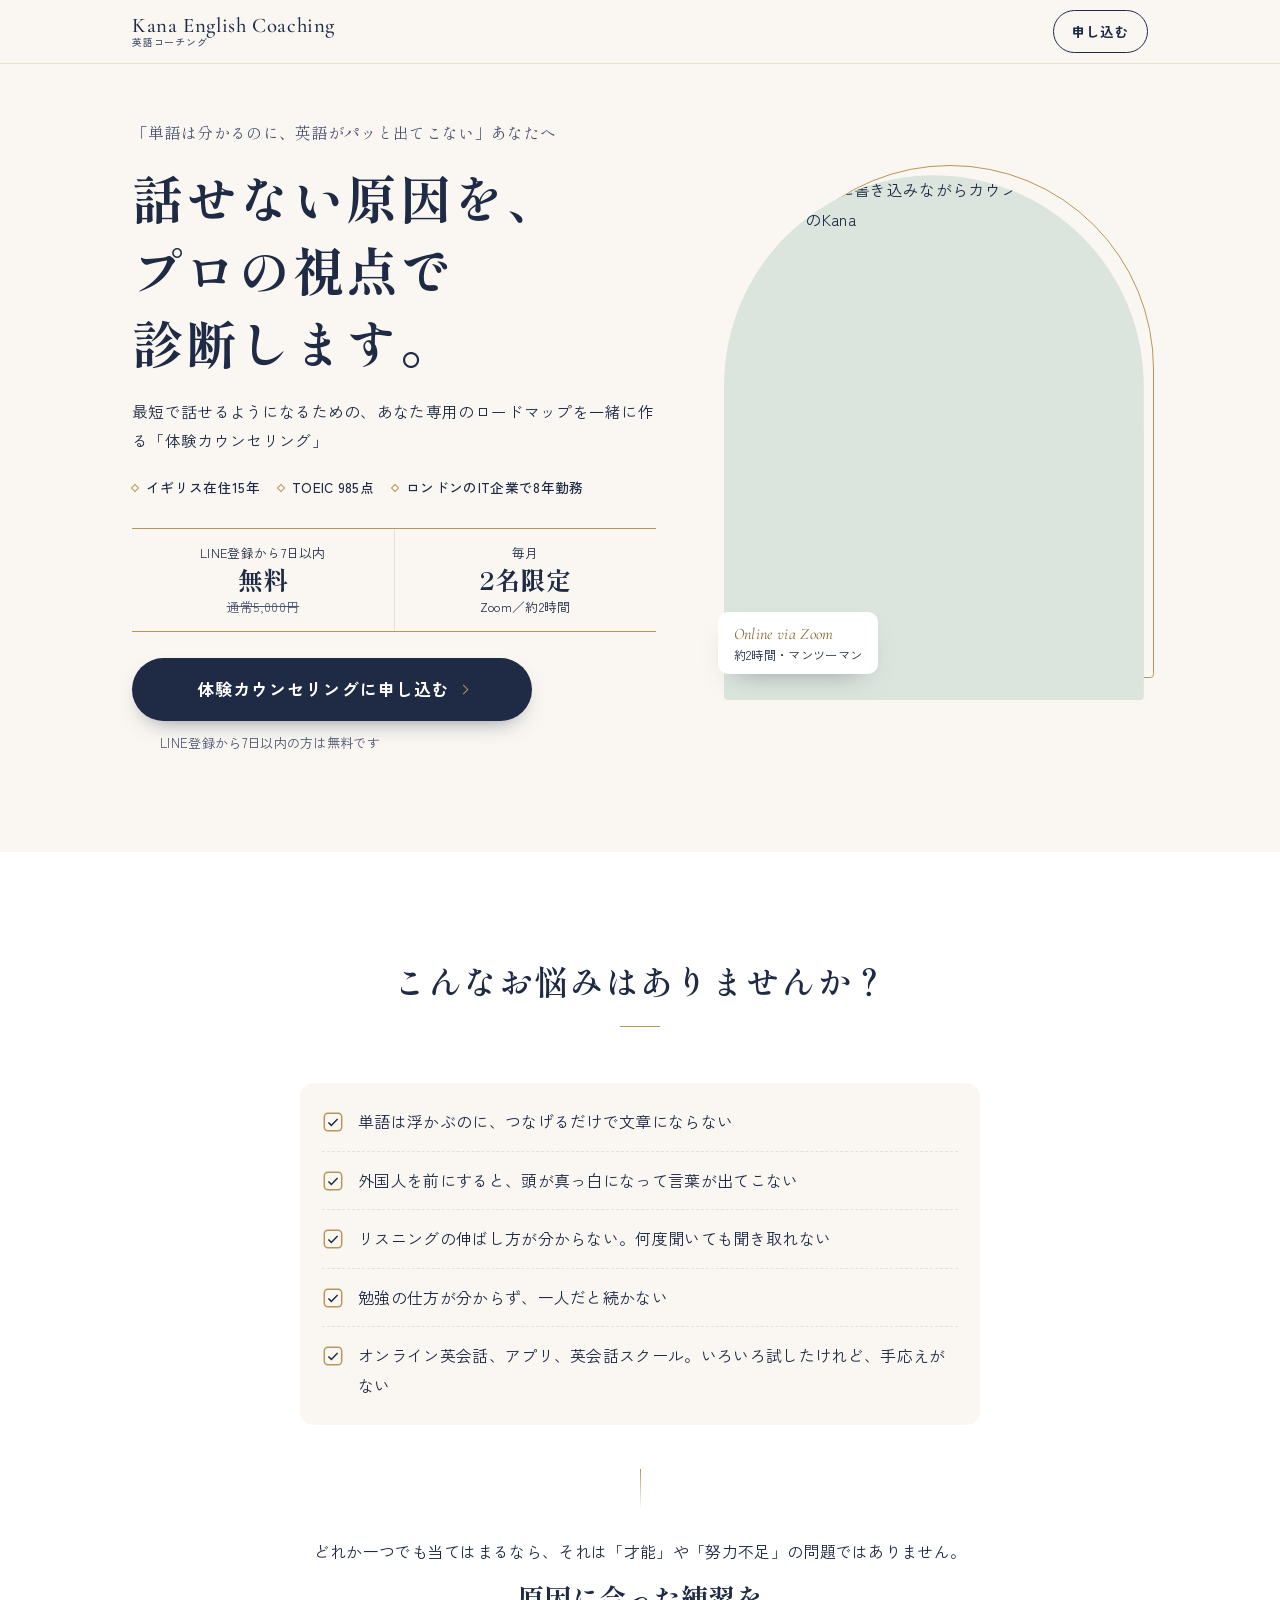
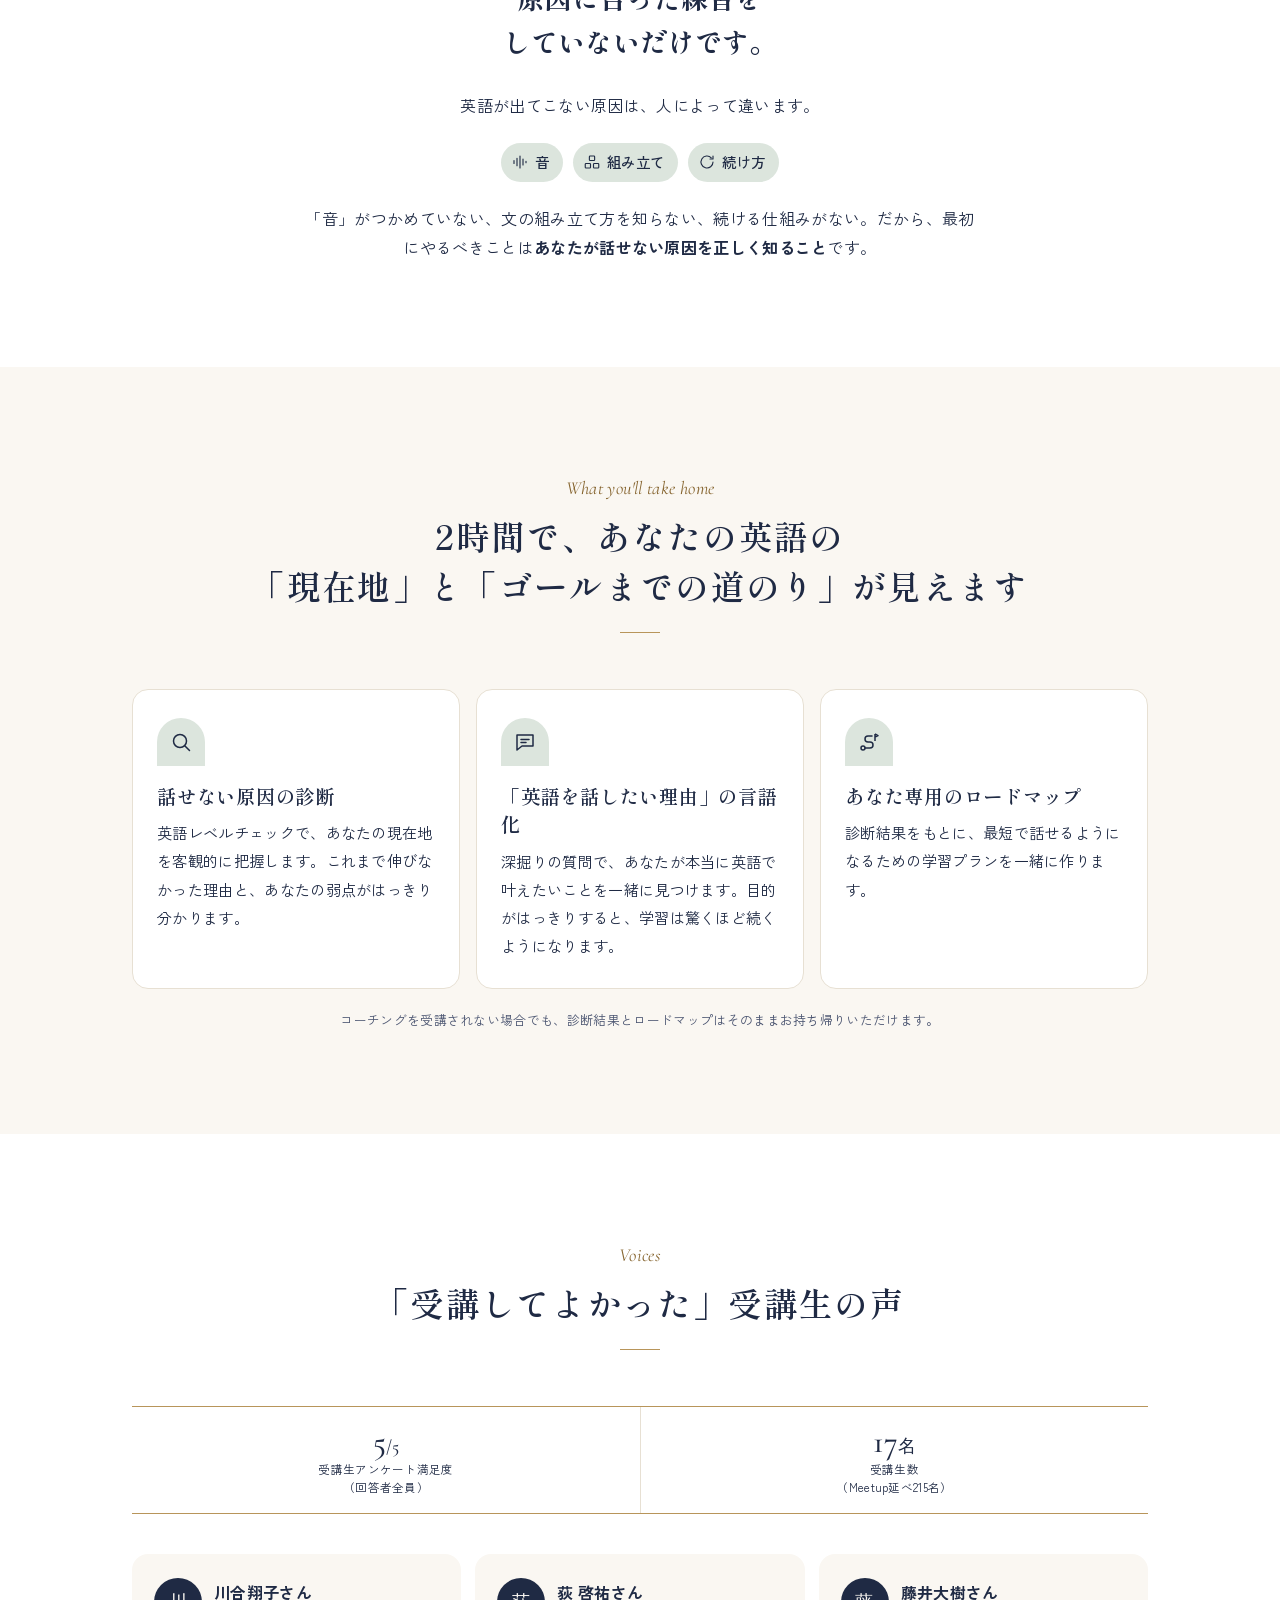
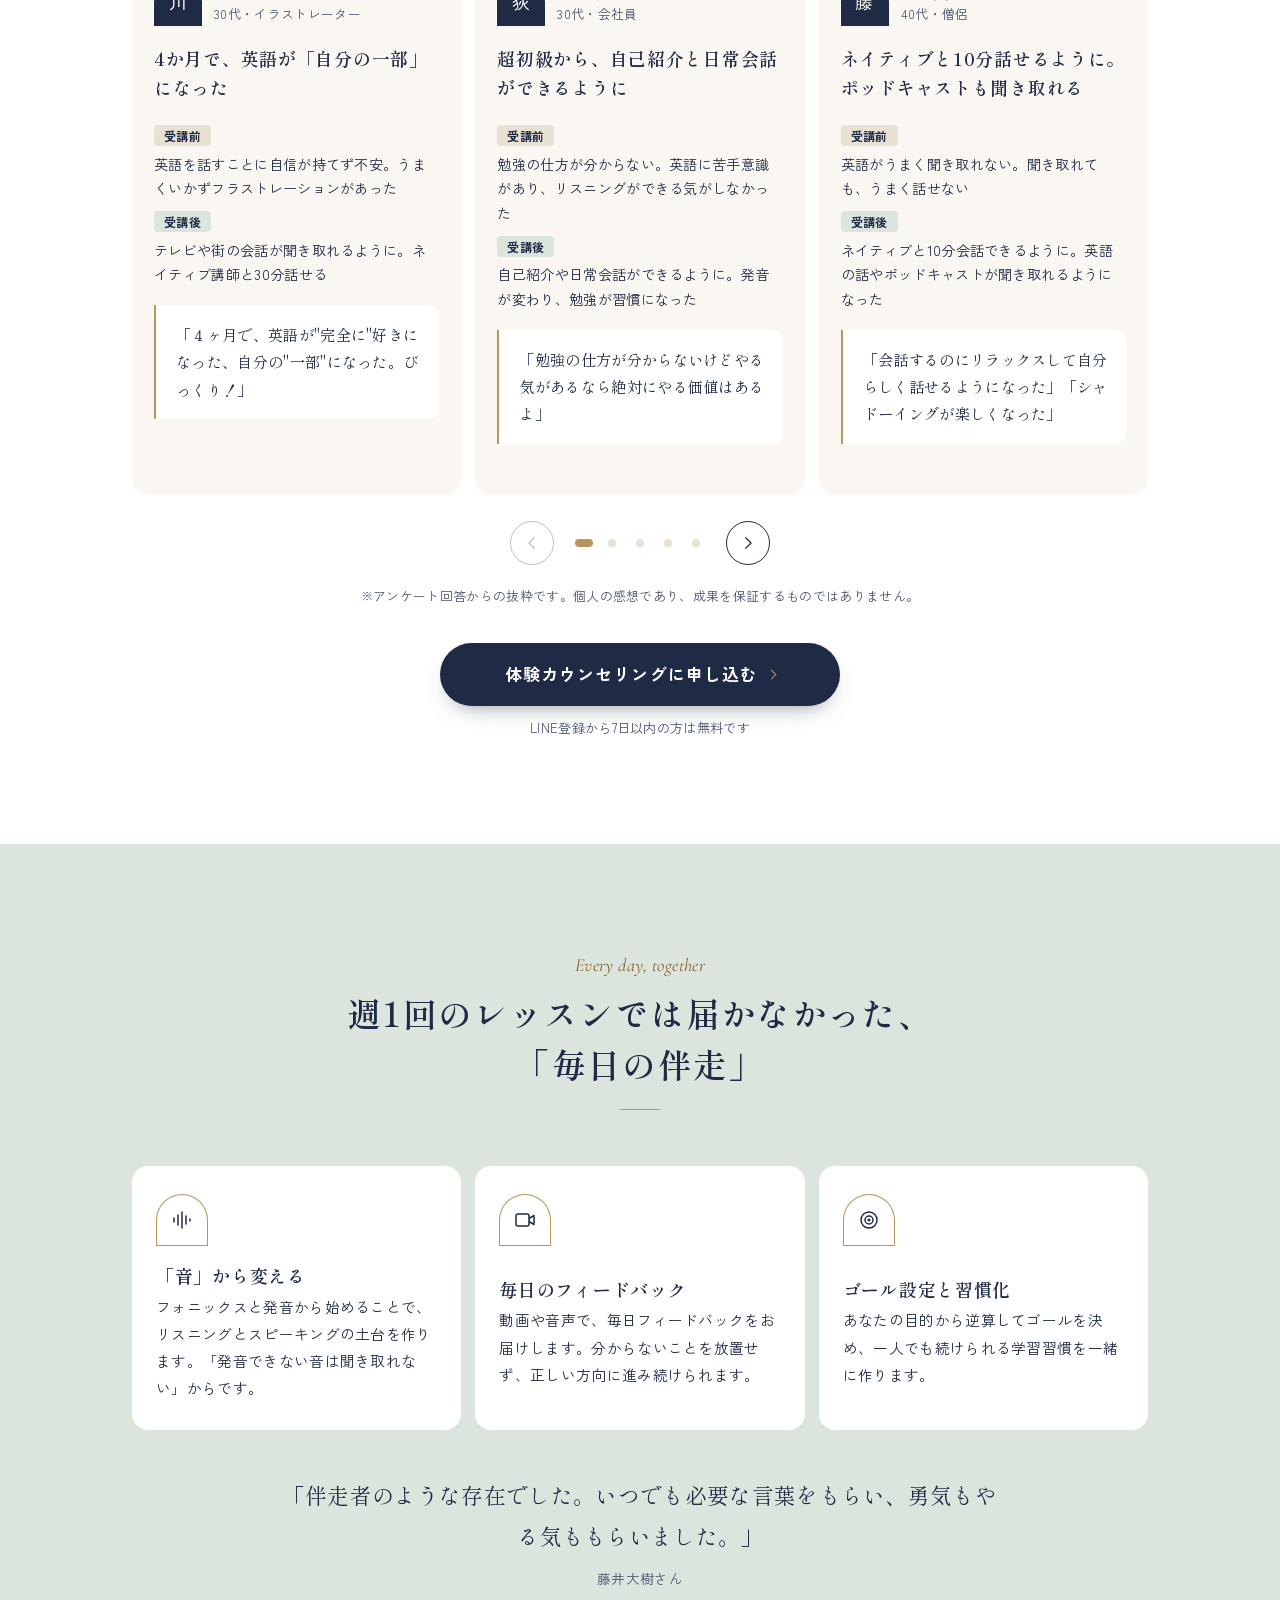
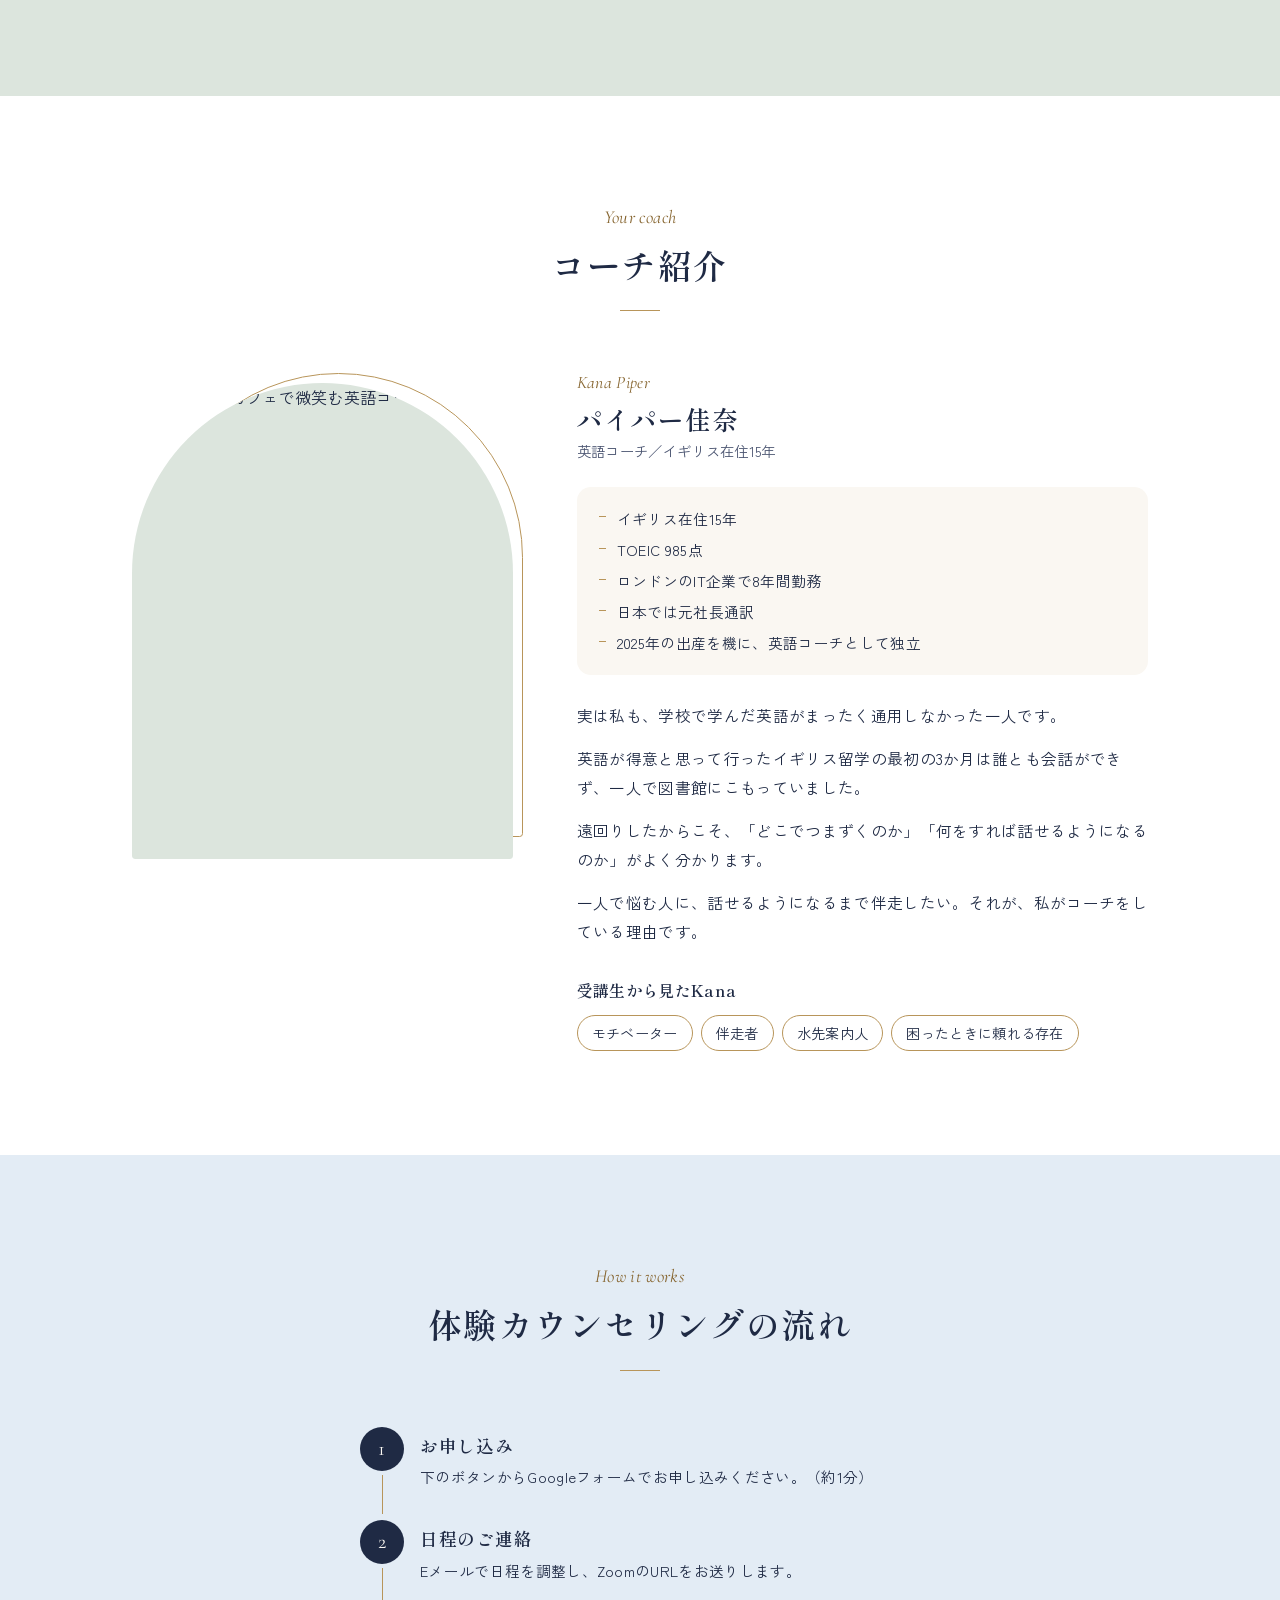
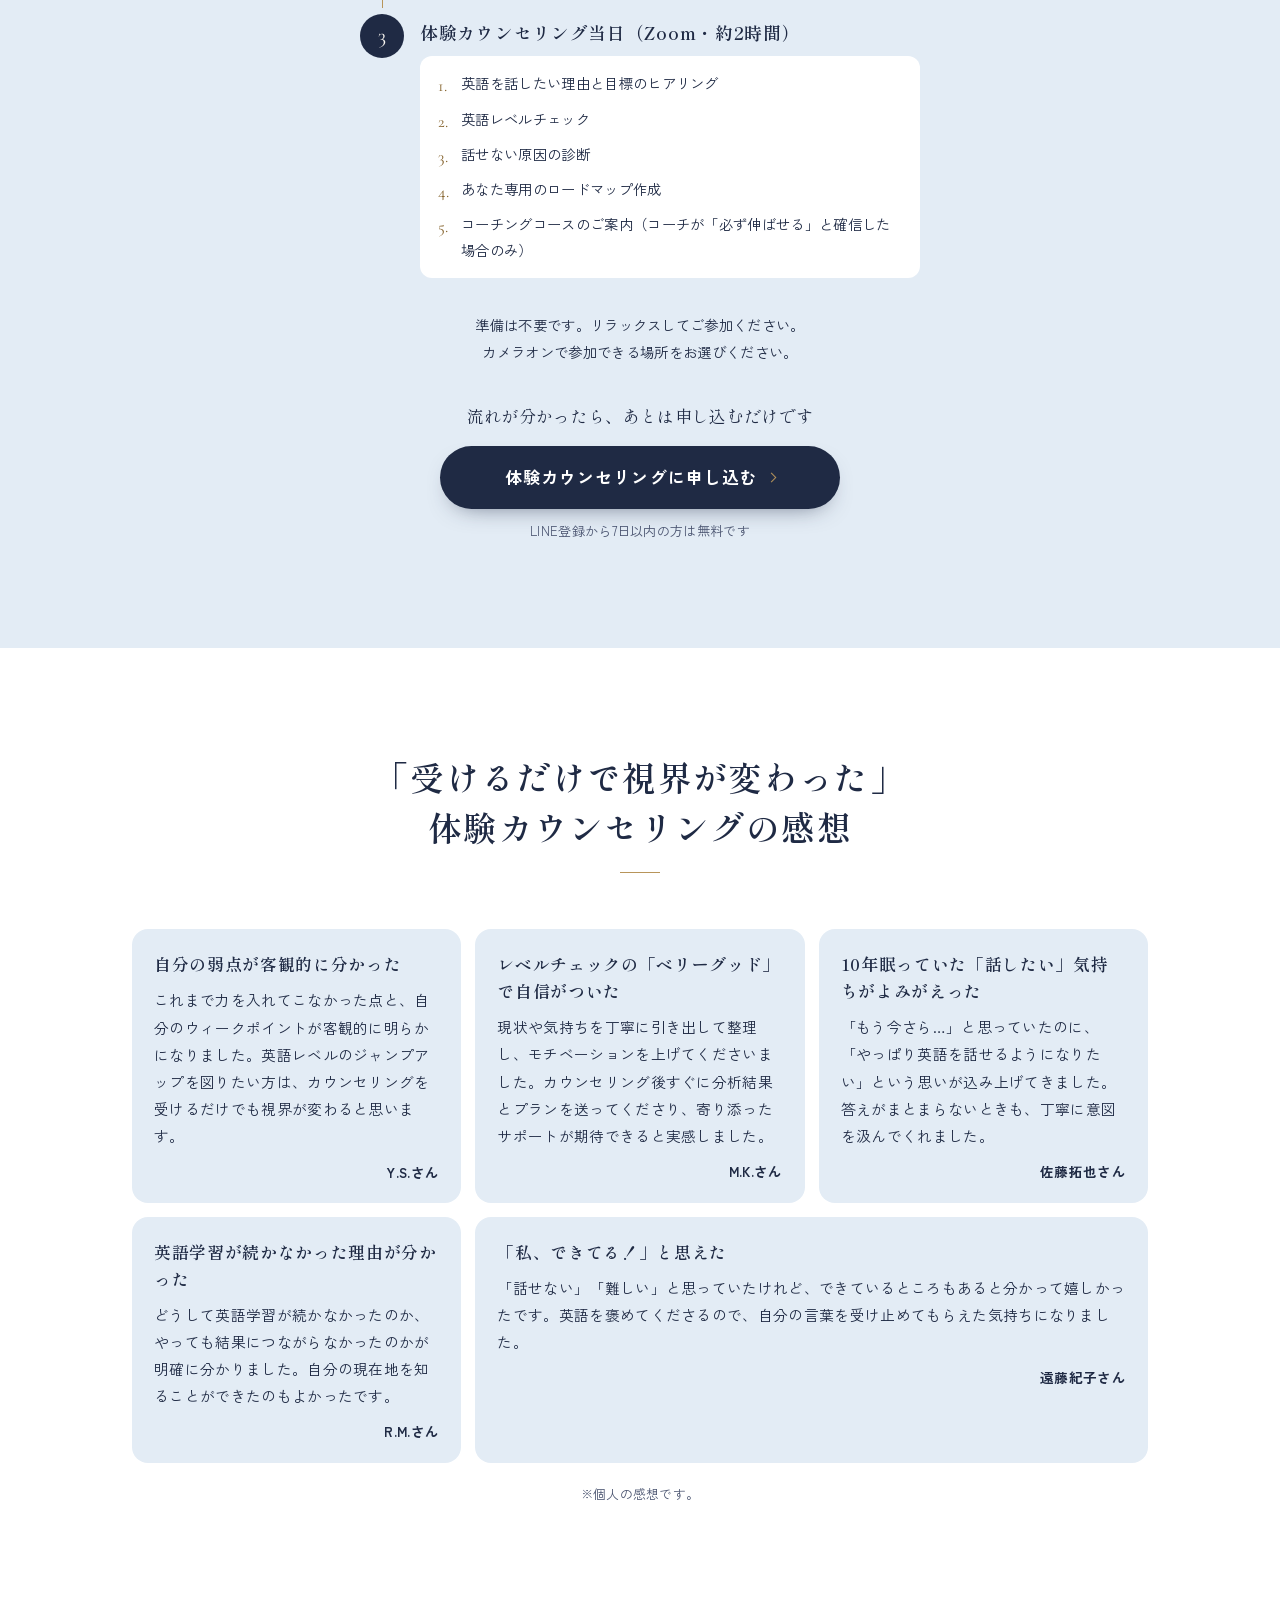
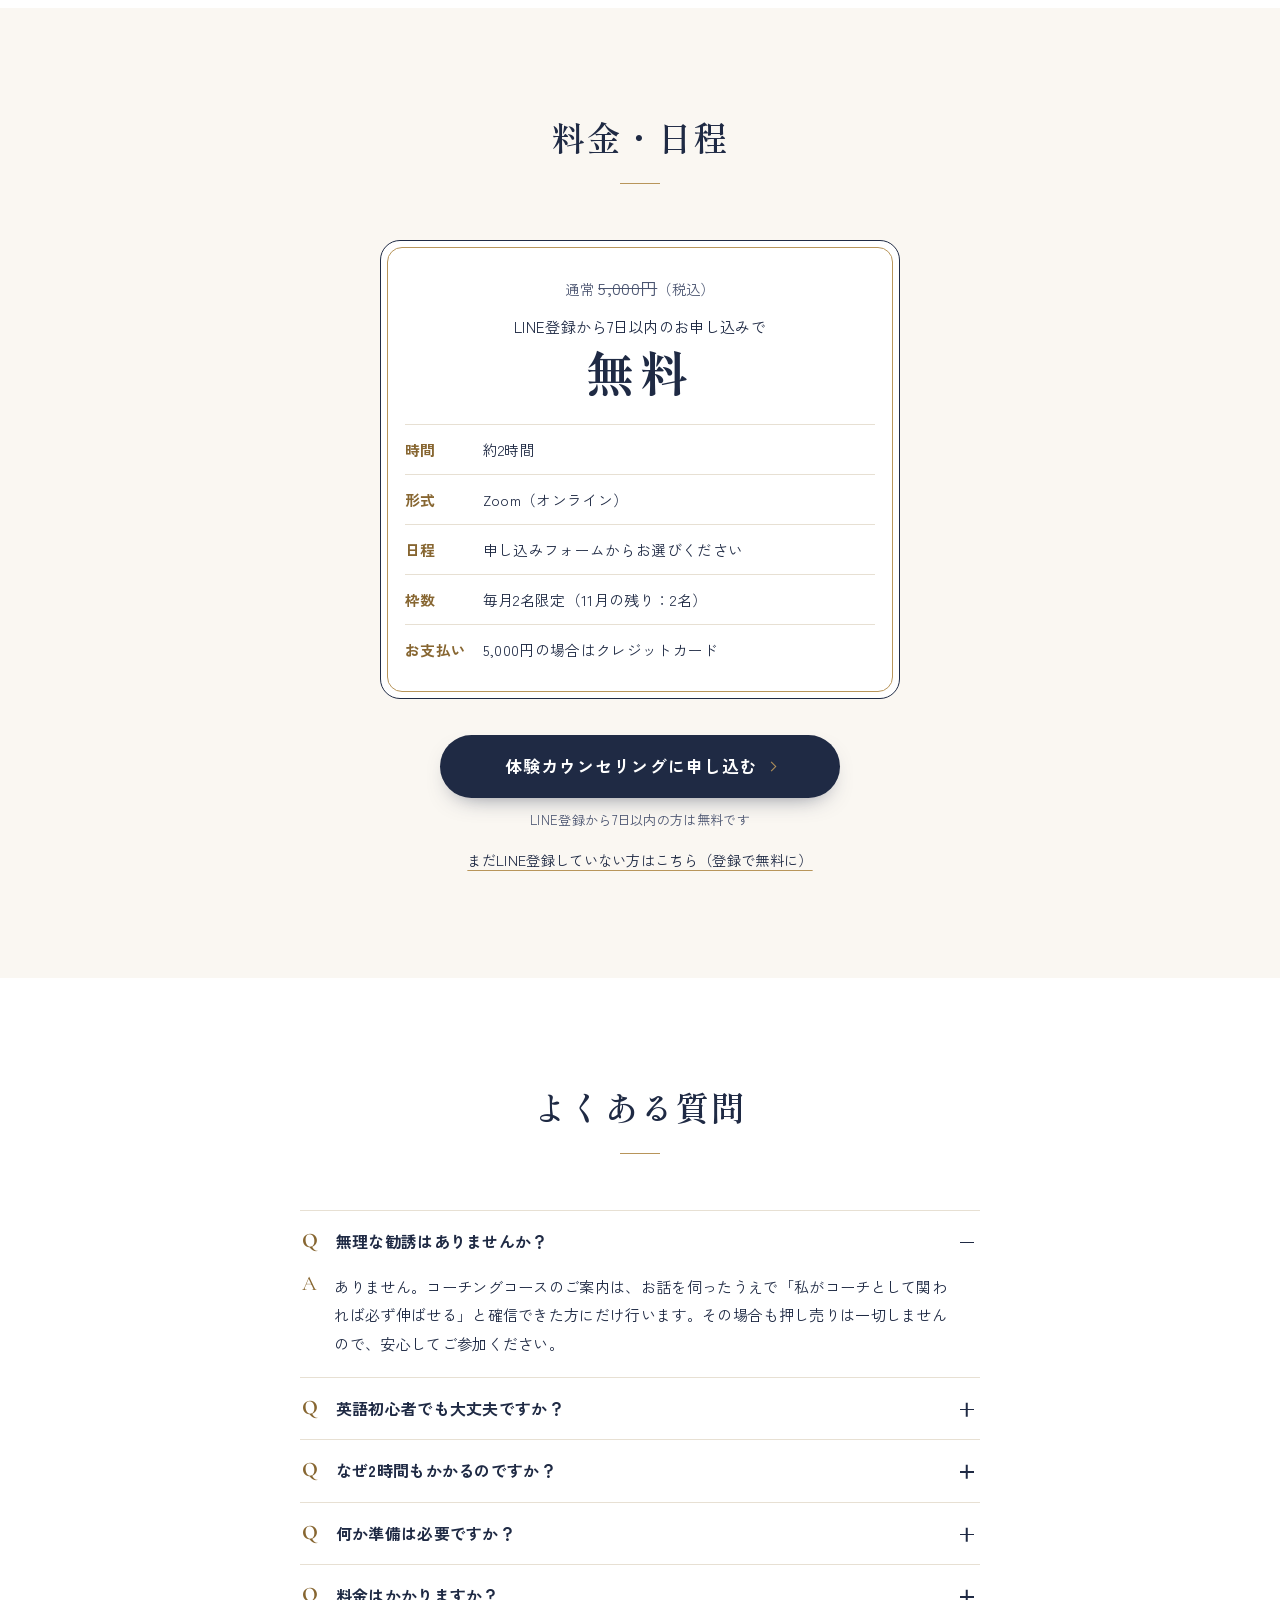
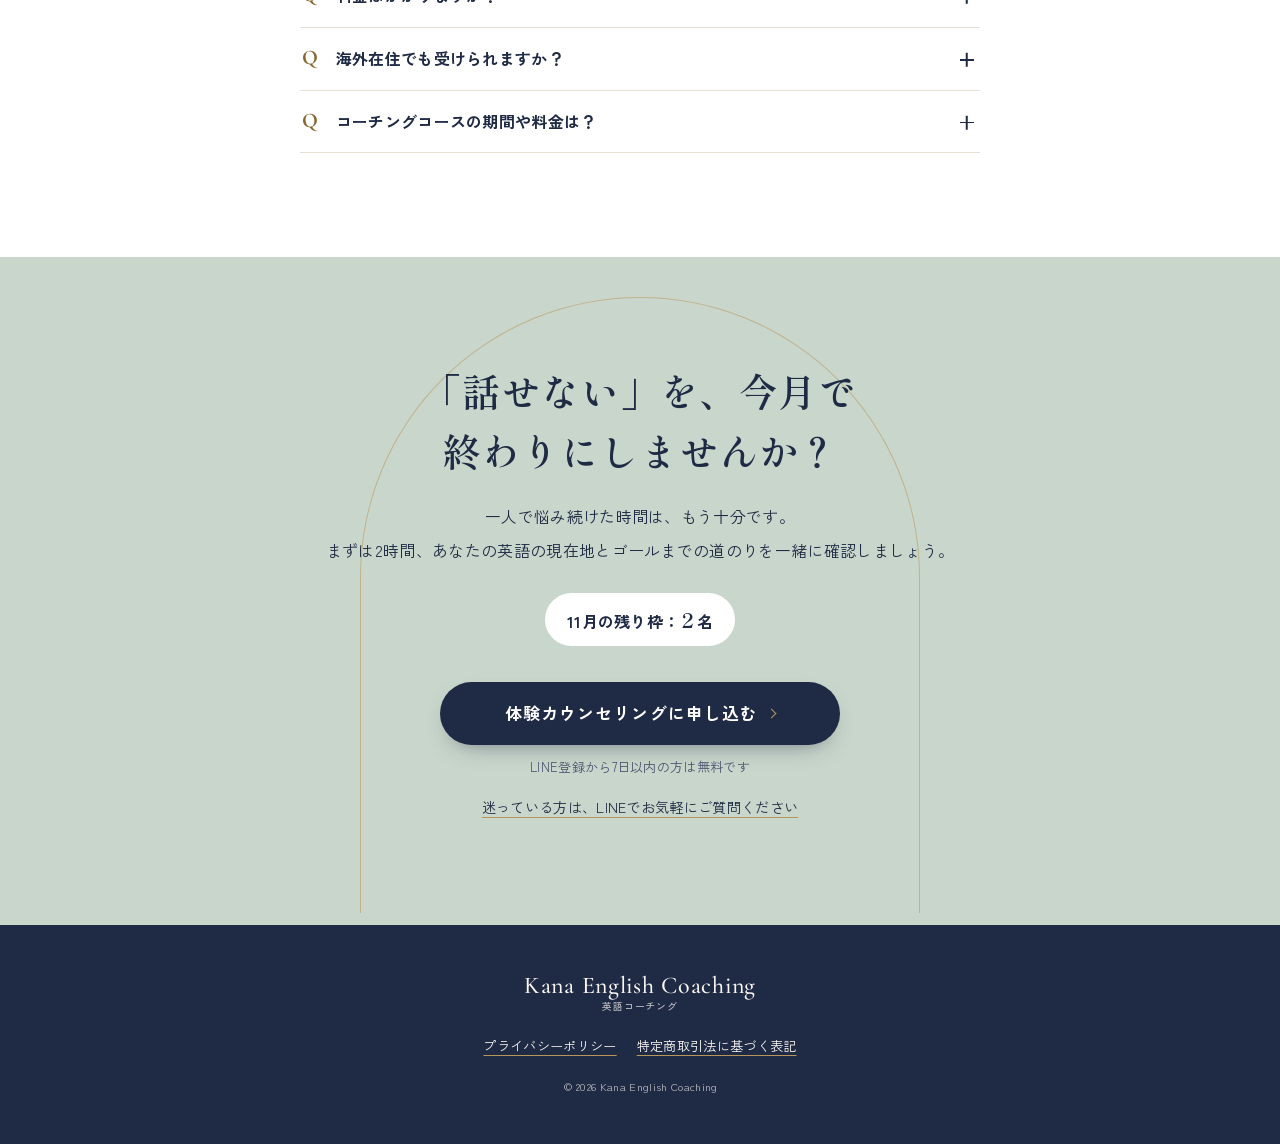
==== index.html @ c6cde862 "Add files via upload" ====
<!doctype html>
<html lang="ja">
<head>
  <meta charset="utf-8">
  <meta name="viewport" content="width=device-width, initial-scale=1, viewport-fit=cover">

  <!-- =====================================================
       ★ 差し替えが多い値はここで変更してください ★
       ===================================================== -->
  <script>
    window.LP_CONFIG = {
      FORM_URL: "https://forms.gle/mgjsN7M6fSfpRgyM7", // Googleフォームの申込URL
      LINE_URL: "https://lin.ee/9VIOa53",              // LINE公式アカウント
      SLOTS_LEFT: 2,                                   // 今月の残り枠
      MONTH_LABEL: "11月"                              // 対象月
    };
  </script>

  <title>体験カウンセリング｜Kana English Coaching</title>
  <meta name="description" content="「単語は分かるのに、英語がパッと出てこない」方へ。イギリス在住15年・TOEIC 985点の英語コーチKanaが、話せない原因を診断し、あなた専用のロードマップを一緒に作ります。Zoom・約2時間、毎月2名限定。">
  <link rel="canonical" href="./">

  <meta property="og:type" content="website">
  <meta property="og:site_name" content="Kana English Coaching">
  <meta property="og:title" content="話せない原因を、プロの視点で診断します｜体験カウンセリング">
  <meta property="og:description" content="イギリス在住15年の英語コーチKanaによる、Zoom・約2時間の体験カウンセリング。LINE登録から7日以内のお申し込みで無料。">
  <meta property="og:image" content="images/counseling1.jpg">
  <meta property="og:locale" content="ja_JP">
  <meta name="twitter:card" content="summary_large_image">
  <meta name="theme-color" content="#FAF7F2">

  <link rel="icon" href="images/favicon.svg" type="image/svg+xml">
  <link rel="apple-touch-icon" href="images/favicon.svg">

  <link rel="preconnect" href="https://fonts.googleapis.com">
  <link rel="preconnect" href="https://fonts.gstatic.com" crossorigin>
  <link href="https://fonts.googleapis.com/css2?family=Cormorant+Garamond:ital,wght@0,500;1,400;1,500&family=Shippori+Mincho:wght@500;600;700&family=Zen+Kaku+Gothic+New:wght@400;500;700&display=swap" rel="stylesheet">
  <link rel="preload" as="image" href="images/counseling2.jpg">
  <link rel="stylesheet" href="style.css">

  <!-- Google Analytics を使う場合はここにタグを貼ってください（CTAクリックは "cta_click" イベントで送信されます） -->
</head>
<body>

<header class="site-header">
  <div class="container">
    <a class="logo" href="#top">Kana English Coaching<small>英語コーチング</small></a>
    <a class="header-cta" href="https://forms.gle/mgjsN7M6fSfpRgyM7" data-cta="header" target="_blank" rel="noopener">申し込む</a>
  </div>
</header>

<main id="top">

  <!-- §01 ファーストビュー -->
  <section class="hero" aria-labelledby="hero-title">
    <div class="container hero__grid">
      <div class="hero__copy">
        <p class="hero__lead">「単語は分かるのに、英語がパッと出てこない」あなたへ</p>
        <h1 class="hero__title" id="hero-title"><span>話せない原因を、</span><span>プロの視点で</span><span>診断します。</span></h1>
        <p class="hero__sub">最短で話せるようになるための、あなた専用のロードマップを一緒に作る「体験カウンセリング」</p>
        <ul class="hero__creds" aria-label="コーチの経歴">
          <li>イギリス在住15年</li>
          <li>TOEIC 985点</li>
          <li>ロンドンのIT企業で8年勤務</li>
        </ul>
      </div>

      <div class="hero__photo">
        <figure class="arch">
          <img class="arch__img" src="images/counseling2.jpg" width="1000" height="1500" alt="笑顔でノートに書き込みながらカウンセリングをする英語コーチのKana" fetchpriority="high">
          <figcaption class="arch__caption"><em>Online via Zoom</em>約2時間・マンツーマン</figcaption>
        </figure>
      </div>

      <div class="hero__offer">
        <div class="offer">
          <div>LINE登録から7日以内<strong>無料</strong><s>通常5,000円</s></div>
          <div>毎月<strong>2名限定</strong>Zoom／約2時間</div>
        </div>
        <div class="cta">
          <a class="btn" href="https://forms.gle/mgjsN7M6fSfpRgyM7" data-cta="fv" target="_blank" rel="noopener" id="fv-cta">体験カウンセリングに申し込む</a>
          <p class="cta__sub">LINE登録から7日以内の方は無料です</p>
        </div>
      </div>
    </div>
  </section>

  <!-- §02 お悩み＋話せない理由 -->
  <section class="section section--white" aria-labelledby="worries-title">
    <div class="container container--narrow">
      <div class="section-head">
        <h2 id="worries-title">こんなお悩みはありませんか？</h2>
        <div class="section-head__rule"></div>
      </div>

      <ul class="checklist">
        <li><svg class="check" viewBox="0 0 24 24" fill="none" stroke="currentColor" stroke-width="1.6" aria-hidden="true"><rect x="2.5" y="2.5" width="19" height="19" rx="4"/><path d="M7 12.5l3.2 3.2L17 8.8" stroke="#1F2A44"/></svg>単語は浮かぶのに、つなげるだけで文章にならない</li>
        <li><svg class="check" viewBox="0 0 24 24" fill="none" stroke="currentColor" stroke-width="1.6" aria-hidden="true"><rect x="2.5" y="2.5" width="19" height="19" rx="4"/><path d="M7 12.5l3.2 3.2L17 8.8" stroke="#1F2A44"/></svg>外国人を前にすると、頭が真っ白になって言葉が出てこない</li>
        <li><svg class="check" viewBox="0 0 24 24" fill="none" stroke="currentColor" stroke-width="1.6" aria-hidden="true"><rect x="2.5" y="2.5" width="19" height="19" rx="4"/><path d="M7 12.5l3.2 3.2L17 8.8" stroke="#1F2A44"/></svg>リスニングの伸ばし方が分からない。何度聞いても聞き取れない</li>
        <li><svg class="check" viewBox="0 0 24 24" fill="none" stroke="currentColor" stroke-width="1.6" aria-hidden="true"><rect x="2.5" y="2.5" width="19" height="19" rx="4"/><path d="M7 12.5l3.2 3.2L17 8.8" stroke="#1F2A44"/></svg>勉強の仕方が分からず、一人だと続かない</li>
        <li><svg class="check" viewBox="0 0 24 24" fill="none" stroke="currentColor" stroke-width="1.6" aria-hidden="true"><rect x="2.5" y="2.5" width="19" height="19" rx="4"/><path d="M7 12.5l3.2 3.2L17 8.8" stroke="#1F2A44"/></svg>オンライン英会話、アプリ、英会話スクール。いろいろ試したけれど、手応えがない</li>
      </ul>

      <div class="turn">
        <div class="turn__arrow" aria-hidden="true"></div>
        <p>どれか一つでも当てはまるなら、それは「才能」や「努力不足」の問題ではありません。</p>
        <p class="turn__strong">原因に合った練習を<br>していないだけです。</p>
      </div>

      <div class="cause-text center">
        <p>英語が出てこない原因は、人によって違います。</p>
        <ul class="tags" aria-label="話せない原因の例">
          <li class="tag"><svg viewBox="0 0 24 24" fill="none" stroke="currentColor" stroke-width="1.5" aria-hidden="true"><path d="M4 10v4M8 7v10M12 4v16M16 8v8M20 11v2" stroke-linecap="round"/></svg>音</li>
          <li class="tag"><svg viewBox="0 0 24 24" fill="none" stroke="currentColor" stroke-width="1.5" aria-hidden="true"><rect x="3" y="14" width="7" height="6" rx="1"/><rect x="14" y="14" width="7" height="6" rx="1"/><rect x="8.5" y="4" width="7" height="6" rx="1"/></svg>組み立て</li>
          <li class="tag"><svg viewBox="0 0 24 24" fill="none" stroke="currentColor" stroke-width="1.5" aria-hidden="true"><path d="M20 12a8 8 0 1 1-2.3-5.6" stroke-linecap="round"/><path d="M20 4v4h-4" stroke-linecap="round" stroke-linejoin="round"/></svg>続け方</li>
        </ul>
        <p>「音」がつかめていない、文の組み立て方を知らない、続ける仕組みがない。だから、最初にやるべきことは<strong>あなたが話せない原因を正しく知ること</strong>です。</p>
      </div>
    </div>
  </section>

  <!-- §03 体験カウンセリングで得られること -->
  <section class="section" aria-labelledby="gains-title">
    <div class="container">
      <div class="section-head">
        <span class="latin">What you'll take home</span>
        <h2 id="gains-title">2時間で、あなたの英語の<br>「現在地」と「ゴールまでの道のり」が見えます</h2>
        <div class="section-head__rule"></div>
      </div>

      <div class="gains">
        <article class="gain">
          <div class="gain__icon"><svg viewBox="0 0 24 24" fill="none" stroke="#1F2A44" stroke-width="1.5" aria-hidden="true"><circle cx="11" cy="11" r="6.5"/><path d="M16 16l4.5 4.5" stroke-linecap="round"/></svg></div>
          <h3>話せない原因の診断</h3>
          <p>英語レベルチェックで、あなたの現在地を客観的に把握します。これまで伸びなかった理由と、あなたの弱点がはっきり分かります。</p>
        </article>
        <article class="gain">
          <div class="gain__icon"><svg viewBox="0 0 24 24" fill="none" stroke="#1F2A44" stroke-width="1.5" aria-hidden="true"><path d="M4 5h16v11H9l-5 4z" stroke-linejoin="round"/><path d="M8 9.5h8M8 12.5h5" stroke-linecap="round"/></svg></div>
          <h3>「英語を話したい理由」の言語化</h3>
          <p>深掘りの質問で、あなたが本当に英語で叶えたいことを一緒に見つけます。目的がはっきりすると、学習は驚くほど続くようになります。</p>
        </article>
        <article class="gain">
          <div class="gain__icon"><svg viewBox="0 0 24 24" fill="none" stroke="#1F2A44" stroke-width="1.5" aria-hidden="true"><circle cx="6" cy="18" r="2"/><path d="M18 4v7M18 4l3 1.6L18 7" stroke-linejoin="round"/><path d="M8 18h5a3 3 0 0 0 0-6h-2a3 3 0 0 1 0-6h4" stroke-linecap="round"/></svg></div>
          <h3>あなた専用のロードマップ</h3>
          <p>診断結果をもとに、最短で話せるようになるための学習プランを一緒に作ります。</p>
          <!-- TODO【カウンセリング後、分析結果とプランを送付しているか確認】送付している場合は一文を追加 -->
        </article>
      </div>

      <p class="note center">コーチングを受講されない場合でも、診断結果とロードマップはそのままお持ち帰りいただけます。</p>
    </div>
  </section>

  <!-- §04 受講生の声 -->
  <section class="section section--white" aria-labelledby="voices-title">
    <div class="container">
      <div class="section-head">
        <span class="latin">Voices</span>
        <h2 id="voices-title">「受講してよかった」受講生の声</h2>
        <div class="section-head__rule"></div>
      </div>

      <div class="stats">
        <div><b>5<small>/5</small></b>受講生アンケート満足度<br>（回答者全員）</div>
        <div><b>17<small>名</small></b>受講生数<br>（Meetup延べ215名）</div>
      </div>

      <p class="swipe-hint" aria-hidden="true">← スワイプして他の声を見る →</p>

      <div class="carousel" data-carousel>
        <div class="carousel__track" role="region" aria-roledescription="カルーセル" aria-label="受講生の声" tabindex="0">

          <article class="voice" aria-roledescription="スライド" aria-label="受講生の声 1/5">
            <div class="voice__who">
              <span class="monogram" aria-hidden="true">川</span>
              <div><p class="voice__name">川合翔子さん</p><p class="voice__meta">30代・イラストレーター</p></div>
            </div>
            <h3>4か月で、英語が「自分の一部」になった</h3>
            <dl>
              <dt>受講前</dt><dd>英語を話すことに自信が持てず不安。うまくいかずフラストレーションがあった</dd>
              <dt class="after">受講後</dt><dd>テレビや街の会話が聞き取れるように。ネイティブ講師と30分話せる</dd>
            </dl>
            <blockquote>「４ヶ月で、英語が"完全に"好きになった、自分の"一部"になった。びっくり！」</blockquote>
          </article>

          <article class="voice" aria-roledescription="スライド" aria-label="受講生の声 2/5">
            <div class="voice__who">
              <span class="monogram" aria-hidden="true">荻</span>
              <div><p class="voice__name">荻 啓祐さん</p><p class="voice__meta">30代・会社員</p></div>
            </div>
            <h3>超初級から、自己紹介と日常会話ができるように</h3>
            <dl>
              <dt>受講前</dt><dd>勉強の仕方が分からない。英語に苦手意識があり、リスニングができる気がしなかった</dd>
              <dt class="after">受講後</dt><dd>自己紹介や日常会話ができるように。発音が変わり、勉強が習慣になった</dd>
            </dl>
            <blockquote>「勉強の仕方が分からないけどやる気があるなら絶対にやる価値はあるよ」</blockquote>
          </article>

          <article class="voice" aria-roledescription="スライド" aria-label="受講生の声 3/5">
            <div class="voice__who">
              <span class="monogram" aria-hidden="true">藤</span>
              <div><p class="voice__name">藤井大樹さん</p><p class="voice__meta">40代・僧侶</p></div>
            </div>
            <h3>ネイティブと10分話せるように。ポッドキャストも聞き取れる</h3>
            <dl>
              <dt>受講前</dt><dd>英語がうまく聞き取れない。聞き取れても、うまく話せない</dd>
              <dt class="after">受講後</dt><dd>ネイティブと10分会話できるように。英語の話やポッドキャストが聞き取れるようになった</dd>
            </dl>
            <blockquote>「会話するのにリラックスして自分らしく話せるようになった」「シャドーイングが楽しくなった」</blockquote>
          </article>

          <article class="voice" aria-roledescription="スライド" aria-label="受講生の声 4/5">
            <div class="voice__who">
              <span class="monogram" aria-hidden="true">SK</span>
              <div><p class="voice__name">S.K.さん</p><p class="voice__meta">40代・会社員</p></div>
            </div>
            <h3>海外出張でも、言いたいことを言えるように</h3>
            <dl>
              <dt>受講前</dt><dd>海外出張や旅行で、自信を持って会話を楽しめるようになりたかった</dd>
              <dt class="after">受講後</dt><dd>ネイティブの発音やスピードに対応できるように。相手に伝わる組み立てで話せるようになった</dd>
            </dl>
            <blockquote>「当初は緊張や面倒くささで億劫であったネイティブとの英会話レッスンも、楽しくあっという間な感じで終わるようになった」</blockquote>
          </article>

          <article class="voice" aria-roledescription="スライド" aria-label="受講生の声 5/5">
            <div class="voice__who">
              <span class="monogram" aria-hidden="true">RR</span>
              <div><p class="voice__name">R.R.さん</p><p class="voice__meta">40代・主婦・イギリス在住</p></div>
            </div>
            <h3>一人でバスに乗り、病院でドクターと話せた</h3>
            <dl>
              <dt>受講前</dt><dd>イギリスに住んでいるのにネイティブと話せない。いろいろ試しても成長を感じられなかった</dd>
              <dt class="after">受講後</dt><dd>一人でバスやGP（かかりつけ医）を利用できた。ボランティア先で電話対応ができた</dd>
            </dl>
            <blockquote>「自分に合った勉強のやり方がわかれば、英語のレベルは上がるよ！」</blockquote>
          </article>

        </div>

        <div class="carousel__nav">
          <button class="carousel__arrow" type="button" data-prev aria-label="前の声へ">
            <svg viewBox="0 0 24 24" fill="none" stroke="currentColor" stroke-width="1.6" aria-hidden="true"><path d="M15 5l-7 7 7 7" stroke-linecap="round" stroke-linejoin="round"/></svg>
          </button>
          <div class="carousel__dots" data-dots></div>
          <button class="carousel__arrow" type="button" data-next aria-label="次の声へ">
            <svg viewBox="0 0 24 24" fill="none" stroke="currentColor" stroke-width="1.6" aria-hidden="true"><path d="M9 5l7 7-7 7" stroke-linecap="round" stroke-linejoin="round"/></svg>
          </button>
        </div>
      </div>

      <p class="note center">※アンケート回答からの抜粋です。個人の感想であり、成果を保証するものではありません。</p>

      <div class="cta">
        <a class="btn" href="https://forms.gle/mgjsN7M6fSfpRgyM7" data-cta="voices" target="_blank" rel="noopener">体験カウンセリングに申し込む</a>
        <p class="cta__sub">LINE登録から7日以内の方は無料です</p>
      </div>
    </div>
  </section>

  <!-- §05 コーチングの特徴 -->
  <section class="section section--sage" aria-labelledby="features-title">
    <div class="container">
      <div class="section-head">
        <span class="latin">Every day, together</span>
        <h2 id="features-title">週1回のレッスンでは届かなかった、<br>「毎日の伴走」</h2>
        <div class="section-head__rule"></div>
      </div>

      <div class="pillars">
        <article class="pillar">
          <div class="pillar__icon"><svg viewBox="0 0 24 24" fill="none" stroke="#1F2A44" stroke-width="1.5" aria-hidden="true"><path d="M4 10v4M8 7v10M12 4v16M16 8v8M20 11v2" stroke-linecap="round"/></svg></div>
          <div>
            <h3>「音」から変える</h3>
            <p>フォニックスと発音から始めることで、リスニングとスピーキングの土台を作ります。「発音できない音は聞き取れない」からです。</p>
          </div>
        </article>
        <article class="pillar">
          <div class="pillar__icon"><svg viewBox="0 0 24 24" fill="none" stroke="#1F2A44" stroke-width="1.5" aria-hidden="true"><rect x="3" y="6" width="13" height="12" rx="2"/><path d="M16 10.5l5-3v9l-5-3" stroke-linejoin="round"/></svg></div>
          <div>
            <h3>毎日のフィードバック</h3>
            <p>動画や音声で、毎日フィードバックをお届けします。分からないことを放置せず、正しい方向に進み続けられます。</p>
          </div>
        </article>
        <article class="pillar">
          <div class="pillar__icon"><svg viewBox="0 0 24 24" fill="none" stroke="#1F2A44" stroke-width="1.5" aria-hidden="true"><circle cx="12" cy="12" r="8"/><circle cx="12" cy="12" r="4"/><circle cx="12" cy="12" r="0.8" fill="#1F2A44"/></svg></div>
          <div>
            <h3>ゴール設定と習慣化</h3>
            <p>あなたの目的から逆算してゴールを決め、一人でも続けられる学習習慣を一緒に作ります。</p>
          </div>
        </article>
      </div>


      <blockquote class="pull-quote">
        「伴走者のような存在でした。いつでも必要な言葉をもらい、勇気もやる気ももらいました。」
        <cite>藤井大樹さん</cite>
      </blockquote>
    </div>
  </section>

  <!-- §06 コーチ紹介 -->
  <section class="section section--white" aria-labelledby="coach-title">
    <div class="container">
      <div class="section-head">
        <span class="latin">Your coach</span>
        <h2 id="coach-title">コーチ紹介</h2>
        <div class="section-head__rule"></div>
      </div>

      <div class="coach">
        <figure class="arch">
          <img class="arch__img" src="images/profile.jpg" width="825" height="1100" alt="ロンドンのカフェで微笑む英語コーチのパイパー佳奈" loading="lazy" decoding="async">
        </figure>

        <div>
          <div class="coach__name">
            <span class="latin">Kana Piper</span>
            <h3>パイパー佳奈</h3>
            <p>英語コーチ／イギリス在住15年</p>
          </div>

          <ul class="career">
            <li>イギリス在住15年</li>
            <li>TOEIC 985点</li>
            <li>ロンドンのIT企業で8年間勤務</li>
            <li>日本では元社長通訳</li>
            <li>2025年の出産を機に、英語コーチとして独立</li>
          </ul>

          <div class="story">
            <p>実は私も、学校で学んだ英語がまったく通用しなかった一人です。</p>
            <p>英語が得意と思って行ったイギリス留学の最初の3か月は誰とも会話ができず、一人で図書館にこもっていました。</p>
            <p>遠回りしたからこそ、「どこでつまずくのか」「何をすれば話せるようになるのか」がよく分かります。</p>
            <p>一人で悩む人に、話せるようになるまで伴走したい。それが、私がコーチをしている理由です。</p>
          </div>

          <div class="seen-as">
            <p>受講生から見たKana</p>
            <ul>
              <li>モチベーター</li>
              <li>伴走者</li>
              <li>水先案内人</li>
              <li>困ったときに頼れる存在</li>
            </ul>
          </div>
        </div>
      </div>
    </div>
  </section>

  <!-- §07 体験カウンセリングの流れ -->
  <section class="section section--blue" aria-labelledby="flow-title">
    <div class="container">
      <div class="section-head">
        <span class="latin">How it works</span>
        <h2 id="flow-title">体験カウンセリングの流れ</h2>
        <div class="section-head__rule"></div>
      </div>

      <ol class="steps">
        <li class="step">
          <span class="step__num" aria-hidden="true">1</span>
          <div>
            <h3>お申し込み</h3>
            <p>下のボタンからGoogleフォームでお申し込みください。（約1分）</p>
          </div>
        </li>
        <li class="step">
          <span class="step__num" aria-hidden="true">2</span>
          <div>
            <h3>日程のご連絡</h3>
            <p>Eメールで日程を調整し、ZoomのURLをお送りします。</p>
          </div>
        </li>
        <li class="step">
          <span class="step__num" aria-hidden="true">3</span>
          <div>
            <h3>体験カウンセリング当日（Zoom・約2時間）</h3>
            <ol class="step__agenda">
              <li>英語を話したい理由と目標のヒアリング</li>
              <li>英語レベルチェック</li>
              <li>話せない原因の診断</li>
              <li>あなた専用のロードマップ作成</li>
              <li>コーチングコースのご案内（コーチが「必ず伸ばせる」と確信した場合のみ）</li>
            </ol>
          </div>
        </li>
      </ol>

      <p class="steps-note">準備は不要です。リラックスしてご参加ください。<br>カメラオンで参加できる場所をお選びください。</p>

      <div class="cta">
        <p class="cta__lead">流れが分かったら、あとは申し込むだけです</p>
        <a class="btn" href="https://forms.gle/mgjsN7M6fSfpRgyM7" data-cta="flow" target="_blank" rel="noopener">体験カウンセリングに申し込む</a>
        <p class="cta__sub">LINE登録から7日以内の方は無料です</p>
      </div>
    </div>
  </section>

  <!-- §08 体験カウンセリングを受けた方の声 -->
  <section class="section section--white" aria-labelledby="trial-title">
    <div class="container">
      <div class="section-head">
        <h2 id="trial-title">「受けるだけで視界が変わった」<br>体験カウンセリングの感想</h2>
        <div class="section-head__rule"></div>
      </div>

      <div class="trial-voices">
        <article class="trial-voice">
          <h3>自分の弱点が客観的に分かった</h3>
          <p>これまで力を入れてこなかった点と、自分のウィークポイントが客観的に明らかになりました。英語レベルのジャンプアップを図りたい方は、カウンセリングを受けるだけでも視界が変わると思います。</p>
          <footer>Y.S.さん</footer>
        </article>
        <article class="trial-voice">
          <h3>レベルチェックの「ベリーグッド」で自信がついた</h3>
          <p>現状や気持ちを丁寧に引き出して整理し、モチベーションを上げてくださいました。カウンセリング後すぐに分析結果とプランを送ってくださり、寄り添ったサポートが期待できると実感しました。</p>
          <footer>M.K.さん</footer>
        </article>
        <article class="trial-voice">
          <h3>10年眠っていた「話したい」気持ちがよみがえった</h3>
          <p>「もう今さら…」と思っていたのに、「やっぱり英語を話せるようになりたい」という思いが込み上げてきました。答えがまとまらないときも、丁寧に意図を汲んでくれました。</p>
          <footer>佐藤拓也さん</footer>
        </article>
        <article class="trial-voice">
          <h3>英語学習が続かなかった理由が分かった</h3>
          <p>どうして英語学習が続かなかったのか、やっても結果につながらなかったのかが明確に分かりました。自分の現在地を知ることができたのもよかったです。</p>
          <footer>R.M.さん</footer>
        </article>
        <article class="trial-voice">
          <h3>「私、できてる！」と思えた</h3>
          <p>「話せない」「難しい」と思っていたけれど、できているところもあると分かって嬉しかったです。英語を褒めてくださるので、自分の言葉を受け止めてもらえた気持ちになりました。</p>
          <footer>遠藤紀子さん</footer>
        </article>
      </div>
      <p class="note center">※個人の感想です。</p>
    </div>
  </section>

  <!-- §09 料金・日程 -->
  <section class="section" aria-labelledby="price-title">
    <div class="container">
      <div class="section-head">
        <h2 id="price-title">料金・日程</h2>
        <div class="section-head__rule"></div>
      </div>

      <div class="price-card">
        <div class="price-card__top">
          <p class="price-card__regular">通常 <s>5,000円</s>（税込）</p>
          <p class="price-card__cond">LINE登録から7日以内のお申し込みで</p>
          <p class="price-card__free">無料</p>
        </div>
        <dl class="price-table">
          <div><dt>時間</dt><dd>約2時間</dd></div>
          <div><dt>形式</dt><dd>Zoom（オンライン）</dd></div>
          <div><dt>日程</dt><dd>申し込みフォームからお選びください</dd></div>
          <div><dt>枠数</dt><dd>毎月2名限定（<span data-month>11月</span>の残り：<span data-slots>2</span>名）</dd></div>
          <div><dt>お支払い</dt><dd>5,000円の場合はクレジットカード</dd></div>
        </dl>
      </div>

      <div class="cta" id="price-cta">
        <a class="btn" href="https://forms.gle/mgjsN7M6fSfpRgyM7" data-cta="price" target="_blank" rel="noopener">体験カウンセリングに申し込む</a>
        <p class="cta__sub">LINE登録から7日以内の方は無料です</p>
        <a class="btn-line" href="https://lin.ee/9VIOa53" data-line target="_blank" rel="noopener">まだLINE登録していない方はこちら（登録で無料に）</a>
      </div>
    </div>
  </section>

  <!-- §10 よくある質問 -->
  <section class="section section--white" aria-labelledby="faq-title">
    <div class="container container--narrow">
      <div class="section-head">
        <h2 id="faq-title">よくある質問</h2>
        <div class="section-head__rule"></div>
      </div>

      <div class="faq">
        <details open>
          <summary><span class="q" aria-hidden="true">Q</span>無理な勧誘はありませんか？<span class="pm" aria-hidden="true"></span></summary>
          <div class="faq__answer"><span class="a" aria-hidden="true">A</span><p>ありません。コーチングコースのご案内は、お話を伺ったうえで「私がコーチとして関われば必ず伸ばせる」と確信できた方にだけ行います。その場合も押し売りは一切しませんので、安心してご参加ください。</p></div>
        </details>
        <details>
          <summary><span class="q" aria-hidden="true">Q</span>英語初心者でも大丈夫ですか？<span class="pm" aria-hidden="true"></span></summary>
          <div class="faq__answer"><span class="a" aria-hidden="true">A</span><p>大丈夫です。超初級からスタートした受講生も、自己紹介や日常会話ができるようになっています。今のレベルを知るためのカウンセリングなので、話せなくてもまったく問題ありません。</p></div>
        </details>
        <details>
          <summary><span class="q" aria-hidden="true">Q</span>なぜ2時間もかかるのですか？<span class="pm" aria-hidden="true"></span></summary>
          <div class="faq__answer"><span class="a" aria-hidden="true">A</span><p>話せない原因の診断から、あなた専用のロードマップ作成までを一度に行うためです。じっくりお話を伺うことで、表面的なアドバイスではなく、本当に必要な学習が見えてきます。<!-- TODO【休憩の有無を記載】 --></p></div>
        </details>
        <details>
          <summary><span class="q" aria-hidden="true">Q</span>何か準備は必要ですか？<span class="pm" aria-hidden="true"></span></summary>
          <div class="faq__answer"><span class="a" aria-hidden="true">A</span><p>特にありません。カメラオンでZoomが使える環境と、静かに話せる場所をご用意ください。</p></div>
        </details>
        <details>
          <summary><span class="q" aria-hidden="true">Q</span>料金はかかりますか？<span class="pm" aria-hidden="true"></span></summary>
          <div class="faq__answer"><span class="a" aria-hidden="true">A</span><p>LINE公式アカウントにご登録いただいてから7日以内のお申し込みは無料です。それ以降は5,000円（税込）となります。</p></div>
        </details>
        <details>
          <summary><span class="q" aria-hidden="true">Q</span>海外在住でも受けられますか？<span class="pm" aria-hidden="true"></span></summary>
          <div class="faq__answer"><span class="a" aria-hidden="true">A</span><p>はい、Zoomで受講いただけます。</p></div>
        </details>
        <details>
          <summary><span class="q" aria-hidden="true">Q</span>コーチングコースの期間や料金は？<span class="pm" aria-hidden="true"></span></summary>
          <div class="faq__answer"><span class="a" aria-hidden="true">A</span><p>期間は4〜6か月が目安です。料金は、お一人おひとりの目標とご状況を伺ったうえで、カウンセリング内でご案内します。</p></div>
        </details>
      </div>
    </div>
  </section>

  <!-- §11 最終CTA -->
  <section class="section final" aria-labelledby="final-title">
    <div class="container container--narrow">
      <h2 id="final-title"><span>「話せない」を、</span><span>今月で</span><span>終わりにしませんか？</span></h2>
      <div class="final__body">
        <p>一人で悩み続けた時間は、もう十分です。</p>
        <p>まずは2時間、あなたの英語の現在地とゴールまでの道のりを一緒に確認しましょう。</p>
      </div>
      <p class="slots"><span data-month>11月</span>の残り枠：<b data-slots>2</b>名</p>

      <div class="cta" id="final-cta">
        <a class="btn" href="https://forms.gle/mgjsN7M6fSfpRgyM7" data-cta="final" target="_blank" rel="noopener">体験カウンセリングに申し込む</a>
        <p class="cta__sub">LINE登録から7日以内の方は無料です</p>
        <a class="btn-line" href="https://lin.ee/9VIOa53" data-line target="_blank" rel="noopener">迷っている方は、LINEでお気軽にご質問ください</a>
      </div>
    </div>
  </section>

</main>

<footer class="site-footer">
  <div class="container">
    <a class="logo" href="#top">Kana English Coaching<small>英語コーチング</small></a>
    <nav aria-label="法務情報">
      <a href="privacy.html">プライバシーポリシー</a>
      <a href="tokushoho.html">特定商取引法に基づく表記</a>
    </nav>
    <small class="copy">© 2026 Kana English Coaching</small>
  </div>
</footer>

<!-- 固定申込バー（スマホのみ） -->
<div class="sticky-cta" id="sticky-cta" aria-hidden="true">
  <p class="sticky-cta__text"><b>無料体験カウンセリング</b>今月の残り枠：<span data-slots>2</span>名</p>
  <a class="btn" href="https://forms.gle/mgjsN7M6fSfpRgyM7" data-cta="sticky" target="_blank" rel="noopener" tabindex="-1">申し込む</a>
</div>

<script src="main.js" defer></script>
</body>
</html>
---- style.css ----
/* =========================================================
   Kana English Coaching — 体験カウンセリング LP
   モチーフ：写真の鏡と同じ「アーチ」＋細いゴールドの罫線
   ========================================================= */

:root {
  --ivory: #FAF7F2;
  --white: #FFFFFF;
  --navy: #1F2A44;
  --navy-soft: #4A5470;
  --gold: #B8955A;        /* 罫線・装飾用 */
  --gold-ink: #876631;    /* 文字用（コントラスト確保） */
  --sage: #DCE5DD;
  --sage-deep: #C9D6CB;
  --blue: #E3ECF5;
  --line: #E7E0D3;

  --font-display: "Shippori Mincho", "Hiragino Mincho ProN", "Yu Mincho", serif;
  --font-body: "Zen Kaku Gothic New", "Hiragino Sans", "Hiragino Kaku Gothic ProN", "Yu Gothic", sans-serif;
  --font-latin: "Cormorant Garamond", Georgia, serif;

  --gutter: 20px;
  --max: 1080px;
  --narrow: 680px;
  --header-h: 56px;
}

*, *::before, *::after { box-sizing: border-box; }

html {
  scroll-behavior: smooth;
  scroll-padding-top: var(--header-h);
  -webkit-text-size-adjust: 100%;
}

body {
  margin: 0;
  background: var(--ivory);
  color: var(--navy);
  font-family: var(--font-body);
  font-size: 16px;
  line-height: 1.85;
  letter-spacing: 0.02em;
  font-feature-settings: "palt" 0;
  -webkit-font-smoothing: antialiased;
}

img { max-width: 100%; display: block; }
a { color: inherit; }
p { margin: 0; }
ul, ol { margin: 0; padding: 0; list-style: none; }
h1, h2, h3 { margin: 0; font-family: var(--font-display); font-weight: 600; line-height: 1.5; letter-spacing: 0.04em; }

:focus-visible {
  outline: 2px solid var(--gold);
  outline-offset: 3px;
  border-radius: 4px;
}

.visually-hidden {
  position: absolute !important;
  width: 1px; height: 1px;
  overflow: hidden; clip: rect(0 0 0 0);
  white-space: nowrap;
}

.container {
  width: 100%;
  max-width: var(--max);
  margin-inline: auto;
  padding-inline: var(--gutter);
}
.container--narrow { max-width: calc(var(--narrow) + var(--gutter) * 2); }

/* ---------- Section rhythm ---------- */
.section { padding-block: 72px; }
.section--white { background: var(--white); }
.section--sage { background: var(--sage); }
.section--blue { background: var(--blue); }

.section-head { margin-bottom: 40px; text-align: center; }
.section-head h2 {
  font-size: clamp(1.45rem, 1.1rem + 1.6vw, 2.1rem);
  text-wrap: balance;
}
.section-head .latin {
  display: block;
  margin-bottom: 6px;
  font-family: var(--font-latin);
  font-style: italic;
  font-size: 1.15rem;
  color: var(--gold-ink);
  letter-spacing: 0.02em;
}
.section-head__rule {
  width: 40px; height: 1px;
  margin: 20px auto 0;
  background: var(--gold);
}

.note {
  margin-top: 20px;
  font-size: 0.8rem;
  color: var(--navy-soft);
  line-height: 1.7;
}
.center { text-align: center; }

/* ---------- Header ---------- */
.site-header {
  position: sticky; top: 0; z-index: 40;
  height: var(--header-h);
  background: rgba(250, 247, 242, 0.94);
  backdrop-filter: blur(8px);
  -webkit-backdrop-filter: blur(8px);
  border-bottom: 1px solid var(--line);
}
.site-header .container {
  height: 100%;
  display: flex; align-items: center; justify-content: space-between;
}
.logo {
  font-family: var(--font-latin);
  font-size: 1.3rem;
  font-weight: 500;
  letter-spacing: 0.03em;
  text-decoration: none;
  line-height: 1.1;
}
.logo small {
  display: block;
  font-family: var(--font-body);
  font-size: 0.62rem;
  letter-spacing: 0.08em;
  color: var(--navy-soft);
}
.header-cta {
  font-size: 0.85rem;
  font-weight: 700;
  padding: 8px 18px;
  border: 1px solid var(--navy);
  border-radius: 999px;
  text-decoration: none;
  transition: background-color .2s, color .2s;
}
.header-cta:hover { background: var(--navy); color: var(--white); }

/* ---------- CTA (1種類に統一) ---------- */
.cta {
  margin-top: 36px;
  text-align: center;
}
.cta__lead {
  margin-bottom: 14px;
  font-family: var(--font-display);
  font-size: 1.05rem;
}
.btn {
  display: inline-flex; align-items: center; justify-content: center; gap: 10px;
  width: 100%; max-width: 400px;
  min-height: 60px;
  padding: 16px 28px;
  background: var(--navy);
  color: var(--white);
  font-family: var(--font-body);
  font-size: 1.05rem;
  font-weight: 700;
  letter-spacing: 0.06em;
  text-decoration: none;
  border-radius: 999px;
  box-shadow: 0 10px 24px -14px rgba(31, 42, 68, 0.7);
  transition: transform .2s ease, box-shadow .2s ease, background-color .2s;
}
.btn::after {
  content: "";
  width: 7px; height: 7px;
  border-top: 1.5px solid var(--gold);
  border-right: 1.5px solid var(--gold);
  transform: rotate(45deg);
}
.btn:hover { background: #283657; transform: translateY(-1px); box-shadow: 0 14px 28px -14px rgba(31, 42, 68, 0.8); }
.cta__sub {
  margin-top: 10px;
  font-size: 0.82rem;
  color: var(--navy-soft);
}
.btn-line {
  display: inline-block;
  margin-top: 14px;
  font-size: 0.9rem;
  text-underline-offset: 4px;
  text-decoration-color: var(--gold);
}

/* ---------- Hero ---------- */
.hero {
  padding-block: 28px 64px;
  overflow: hidden;
}
.hero__grid { display: grid; gap: 28px; }
.hero__lead {
  font-family: var(--font-display);
  font-size: 0.98rem;
  line-height: 1.7;
  color: var(--navy-soft);
}
.hero__title {
  margin-top: 14px;
  font-size: clamp(1.9rem, 1.3rem + 3vw, 3.2rem);
  line-height: 1.42;
  letter-spacing: 0.05em;
  font-weight: 700;
}
.hero__title span, .final h2 span { display: inline-block; }
.hero__sub {
  margin-top: 18px;
  font-size: 0.98rem;
  max-width: 34em;
}
.hero__creds {
  display: flex; flex-wrap: wrap; gap: 4px 18px;
  margin-top: 20px;
  font-size: 0.85rem;
  font-weight: 500;
}
.hero__creds li { position: relative; padding-left: 14px; }
.hero__creds li::before {
  content: "";
  position: absolute; left: 0; top: 0.72em;
  width: 6px; height: 6px;
  border: 1px solid var(--gold);
  transform: rotate(45deg);
}

/* アーチの写真フレーム（写真の鏡と呼応させる） */
.arch {
  position: relative;
  isolation: isolate;
  margin-inline: auto;
  width: min(100%, 420px);
}
.arch__img {
  width: 100%;
  height: auto;
  aspect-ratio: 4 / 5;
  object-fit: cover;
  object-position: 50% 30%;
  border-radius: 999px 999px 18px 18px;
  background: var(--sage);
}
.arch::before {
  content: "";
  position: absolute;
  inset: -10px -10px 22px 22px;
  z-index: -1;
  border: 1px solid var(--gold);
  border-radius: 999px 999px 18px 18px;
}
.arch__caption {
  position: absolute;
  left: -6px; bottom: 26px;
  padding: 10px 16px;
  background: var(--white);
  border-radius: 10px;
  font-size: 0.78rem;
  line-height: 1.5;
  box-shadow: 0 12px 30px -18px rgba(31, 42, 68, 0.55);
}
.arch__caption em {
  display: block;
  font-family: var(--font-latin);
  font-size: 1rem;
  color: var(--gold-ink);
}

.offer {
  display: grid; grid-template-columns: 1fr 1fr;
  margin-top: 28px;
  border-top: 1px solid var(--gold);
  border-bottom: 1px solid var(--gold);
}
.offer > div {
  padding: 14px 10px;
  text-align: center;
  font-size: 0.8rem;
  line-height: 1.6;
}
.offer > div + div { border-left: 1px solid var(--line); }
.offer strong {
  display: block;
  font-family: var(--font-display);
  font-size: 1.55rem;
  line-height: 1.35;
}
.offer s { color: var(--navy-soft); }
.hero .cta { margin-top: 26px; }

/* ---------- §02 お悩み ---------- */
.checklist {
  background: var(--ivory);
  border-radius: 14px;
  padding: 10px 22px;
}
.checklist li {
  display: grid; grid-template-columns: 24px 1fr; gap: 12px;
  padding-block: 14px;
  border-bottom: 1px dashed var(--line);
}
.checklist li:last-child { border-bottom: 0; }
.check {
  width: 22px; height: 22px; margin-top: 4px;
  color: var(--gold);
}
.turn {
  margin-top: 44px;
  text-align: center;
}
.turn__arrow {
  width: 1px; height: 40px;
  margin: 0 auto 28px;
  background: linear-gradient(var(--gold), transparent);
}
.turn__strong {
  margin-top: 10px;
  font-family: var(--font-display);
  font-size: clamp(1.3rem, 1.05rem + 1.2vw, 1.7rem);
  font-weight: 700;
  line-height: 1.6;
}
.cause-text { margin-top: 28px; }
.tags {
  display: flex; flex-wrap: wrap; justify-content: center; gap: 10px;
  margin-block: 22px;
}
.tag {
  display: inline-flex; align-items: center; gap: 6px;
  padding: 6px 14px 6px 10px;
  background: var(--sage);
  border-radius: 999px;
  font-size: 0.9rem;
  font-weight: 500;
}
.tag svg { width: 18px; height: 18px; color: var(--navy); }

/* ---------- §03 得られること ---------- */
.gains { display: grid; gap: 16px; }
.gain {
  background: var(--white);
  border-radius: 16px;
  padding: 28px 24px;
  border: 1px solid var(--line);
}
.gain__icon {
  width: 48px; height: 48px;
  display: grid; place-items: center;
  border-radius: 999px 999px 6px 6px;
  background: var(--sage);
  margin-bottom: 16px;
}
.gain__icon svg { width: 24px; height: 24px; }
.gain h3 { font-size: 1.2rem; margin-bottom: 8px; }
.gain p { font-size: 0.95rem; }

/* ---------- §04 受講生の声 ---------- */
.stats {
  display: grid; grid-template-columns: repeat(2, 1fr);
  border-block: 1px solid var(--gold);
  margin-bottom: 36px;
}
.stats > div { padding: 16px 6px; text-align: center; font-size: 0.72rem; line-height: 1.55; }
.stats > div + div { border-left: 1px solid var(--line); }
.stats b {
  display: block;
  font-family: var(--font-latin);
  font-size: 2rem;
  font-weight: 500;
  line-height: 1.2;
}
.stats b small { font-size: 0.55em; }

.swipe-hint {
  text-align: center;
  font-size: 0.8rem;
  color: var(--navy-soft);
  margin-bottom: 12px;
}

.carousel { position: relative; }
.carousel__track {
  display: flex; gap: 14px;
  overflow-x: auto;
  scroll-snap-type: x mandatory;
  scroll-padding-inline: var(--gutter);
  padding: 4px var(--gutter) 12px;
  margin-inline: calc(var(--gutter) * -1);
  scrollbar-width: none;
  overscroll-behavior-x: contain;
}
.carousel__track::-webkit-scrollbar { display: none; }
.voice {
  flex: 0 0 85%;
  scroll-snap-align: start;
  display: flex; flex-direction: column;
  background: var(--ivory);
  border-radius: 16px;
  padding: 24px 22px;
}
.voice__who { display: flex; align-items: center; gap: 12px; }
.monogram {
  flex: none;
  width: 48px; height: 48px;
  display: grid; place-items: center;
  border-radius: 999px 999px 8px 8px;
  background: var(--navy);
  color: var(--ivory);
  font-family: var(--font-latin);
  font-size: 1.15rem;
  letter-spacing: 0.02em;
}
.voice__name { font-weight: 700; line-height: 1.5; }
.voice__meta { font-size: 0.8rem; color: var(--navy-soft); line-height: 1.5; }
.voice h3 {
  margin-block: 18px 14px;
  font-size: 1.12rem;
  line-height: 1.6;
}
.voice dl { margin: 0; font-size: 0.88rem; line-height: 1.75; }
.voice dt {
  display: inline-block;
  margin-top: 10px;
  padding: 0 10px;
  font-size: 0.75rem;
  font-weight: 700;
  border-radius: 4px;
  background: var(--line);
}
.voice dt.after { background: var(--sage); }
.voice dd { margin: 4px 0 0; }
.voice blockquote {
  margin: auto 0 0;
  padding: 16px 18px 16px 20px;
  border-left: 2px solid var(--gold);
  background: var(--white);
  border-radius: 0 10px 10px 0;
  font-family: var(--font-display);
  font-size: 0.95rem;
  line-height: 1.8;
}
.voice dl + blockquote { margin-top: 18px; }

.carousel__nav {
  display: flex; align-items: center; justify-content: center; gap: 18px;
  margin-top: 14px;
}
.carousel__arrow {
  width: 44px; height: 44px;
  display: grid; place-items: center;
  border: 1px solid var(--navy);
  border-radius: 999px;
  background: transparent;
  color: var(--navy);
  cursor: pointer;
  transition: background-color .2s, color .2s, opacity .2s;
}
.carousel__arrow:hover:not(:disabled) { background: var(--navy); color: var(--white); }
.carousel__arrow:disabled { opacity: 0.3; cursor: default; }
.carousel__arrow svg { width: 18px; height: 18px; }
.carousel__dots { display: flex; gap: 4px; }
.carousel__dots button {
  width: 24px; height: 24px;
  padding: 0; border: 0; background: none; cursor: pointer;
  display: grid; place-items: center;
}
.carousel__dots button::before {
  content: "";
  width: 8px; height: 8px;
  border-radius: 999px;
  background: var(--line);
  transition: background-color .2s, width .2s;
}
.carousel__dots button[aria-current="true"]::before { background: var(--gold); width: 18px; }

/* ---------- §05 特徴 ---------- */
.pillars { display: grid; gap: 14px; }
.pillar {
  display: grid; grid-template-columns: 52px 1fr; gap: 16px;
  padding: 22px 20px;
  background: var(--white);
  border-radius: 16px;
}
.pillar__icon {
  width: 52px; height: 52px;
  display: grid; place-items: center;
  border-radius: 999px 999px 8px 8px;
  border: 1px solid var(--gold);
}
.pillar__icon svg { width: 24px; height: 24px; }
.pillar h3 { font-size: 1.12rem; margin-bottom: 4px; }
.pillar p { font-size: 0.92rem; }


.pull-quote {
  margin: 44px auto 0;
  max-width: 34em;
  text-align: center;
  font-family: var(--font-display);
  font-size: clamp(1.1rem, 0.95rem + 0.8vw, 1.35rem);
  line-height: 1.9;
}
.pull-quote cite {
  display: block;
  margin-top: 10px;
  font-family: var(--font-body);
  font-style: normal;
  font-size: 0.85rem;
  color: var(--navy-soft);
}

/* ---------- §06 コーチ紹介 ---------- */
.coach { display: grid; gap: 36px; }
.coach .arch { width: min(78%, 340px); }
.coach .arch__img { object-position: 50% 25%; }
.coach__name { text-align: center; }
.coach__name h3 { font-size: 1.6rem; }
.coach__name .latin { display: block; font-family: var(--font-latin); font-style: italic; font-size: 1.1rem; color: var(--gold-ink); }
.coach__name p { font-size: 0.9rem; color: var(--navy-soft); }
.career {
  margin-top: 22px;
  padding: 18px 22px;
  background: var(--ivory);
  border-radius: 14px;
  font-size: 0.92rem;
}
.career li { position: relative; padding-left: 18px; }
.career li + li { margin-top: 4px; }
.career li::before {
  content: "";
  position: absolute; left: 0; top: 0.8em;
  width: 7px; height: 1px;
  background: var(--gold);
}
.story { margin-top: 26px; display: grid; gap: 14px; }
.story p { font-size: 0.98rem; }
.seen-as { margin-top: 30px; }
.seen-as p { font-family: var(--font-display); font-weight: 600; margin-bottom: 10px; }
.seen-as ul { display: flex; flex-wrap: wrap; gap: 8px; }
.seen-as li {
  padding: 4px 14px;
  border: 1px solid var(--gold);
  border-radius: 999px;
  font-size: 0.88rem;
}

/* ---------- §07 流れ ---------- */
.steps { position: relative; max-width: 560px; margin-inline: auto; }
.step {
  position: relative;
  display: grid; grid-template-columns: 44px 1fr; gap: 16px;
  padding-bottom: 30px;
}
.step:not(:last-child)::before {
  content: "";
  position: absolute; left: 21.5px; top: 48px; bottom: 6px;
  width: 1px;
  background: var(--gold);
}
.step__num {
  width: 44px; height: 44px;
  display: grid; place-items: center;
  border-radius: 999px;
  background: var(--navy);
  color: var(--ivory);
  font-family: var(--font-latin);
  font-size: 1.3rem;
}
.step h3 { font-size: 1.1rem; margin-top: 6px; }
.step p { font-size: 0.92rem; margin-top: 4px; }
.step__agenda {
  margin-top: 10px;
  padding: 14px 18px;
  background: var(--white);
  border-radius: 12px;
  font-size: 0.9rem;
  counter-reset: agenda;
}
.step__agenda li { counter-increment: agenda; display: grid; grid-template-columns: 1.6em 1fr; }
.step__agenda li::before { content: counter(agenda) "."; font-family: var(--font-latin); font-size: 1.05rem; color: var(--gold-ink); }
.step__agenda li + li { margin-top: 4px; }
.steps-note {
  margin-top: 4px;
  text-align: center;
  font-size: 0.9rem;
}

/* ---------- §08 体験の感想 ---------- */
.trial-voices { display: grid; gap: 14px; }
.trial-voice {
  padding: 22px 22px 18px;
  background: var(--blue);
  border-radius: 16px;
}
.trial-voice h3 { font-size: 1.05rem; line-height: 1.6; }
.trial-voice p { margin-top: 8px; font-size: 0.92rem; }
.trial-voice footer { margin-top: 10px; text-align: right; font-size: 0.85rem; font-weight: 700; }

/* ---------- §09 料金 ---------- */
.price-card {
  max-width: 520px;
  margin-inline: auto;
  background: var(--white);
  border: 1.5px solid var(--navy);
  border-radius: 20px;
  padding: 32px 24px 24px;
  position: relative;
}
.price-card::before {
  content: "";
  position: absolute; inset: 6px;
  border: 1px solid var(--gold);
  border-radius: 15px;
  pointer-events: none;
}
.price-card__top { text-align: center; }
.price-card__regular { font-size: 0.9rem; color: var(--navy-soft); }
.price-card__regular s { font-size: 1.05rem; }
.price-card__cond { margin-top: 8px; font-size: 0.95rem; }
.price-card__free {
  font-family: var(--font-display);
  font-size: 3rem;
  font-weight: 700;
  line-height: 1.3;
  letter-spacing: 0.12em;
}
.price-table { margin: 22px 0 0; border-top: 1px solid var(--line); }
.price-table > div {
  display: grid; grid-template-columns: 4.6em 1fr; gap: 10px;
  padding-block: 12px;
  border-bottom: 1px solid var(--line);
  font-size: 0.92rem;
  line-height: 1.7;
}
.price-table > div:last-child { border-bottom: 0; }
.price-table dt { font-weight: 700; color: var(--gold-ink); }
.price-table dd { margin: 0; }

/* ---------- §10 FAQ ---------- */
.faq { border-top: 1px solid var(--line); }
.faq details { border-bottom: 1px solid var(--line); }
.faq summary {
  list-style: none;
  display: grid; grid-template-columns: 1.6em 1fr 22px; gap: 8px;
  align-items: start;
  padding: 18px 2px;
  cursor: pointer;
  font-weight: 700;
  line-height: 1.6;
}
.faq summary::-webkit-details-marker { display: none; }
.faq .q, .faq .a { font-family: var(--font-latin); font-size: 1.3rem; line-height: 1.2; color: var(--gold-ink); }
.faq .pm { position: relative; width: 22px; height: 22px; margin-top: 2px; }
.faq .pm::before, .faq .pm::after {
  content: "";
  position: absolute; left: 4px; right: 4px; top: 50%;
  height: 1.5px; background: var(--navy);
  transition: transform .25s ease;
}
.faq .pm::after { transform: rotate(90deg); }
.faq details[open] .pm::after { transform: rotate(0deg); }
.faq__answer {
  display: grid; grid-template-columns: 1.6em 1fr; gap: 8px;
  padding: 0 30px 20px 2px;
  font-size: 0.95rem;
}

/* ---------- §11 最終CTA ---------- */
.final {
  background: var(--sage-deep);
  text-align: center;
  position: relative;
  overflow: hidden;
}
.final::before {
  content: "";
  position: absolute;
  left: 50%; top: 40px;
  width: min(560px, 120%);
  aspect-ratio: 1 / 1.1;
  transform: translateX(-50%);
  border: 1px solid rgba(184, 149, 90, 0.55);
  border-radius: 999px 999px 0 0;
  border-bottom: 0;
  pointer-events: none;
}
.final .container { position: relative; }
.final h2 {
  font-size: clamp(1.5rem, 1.2rem + 2vw, 2.4rem);
  line-height: 1.55;
}
.final__body { margin-top: 22px; display: grid; gap: 4px; }
.slots {
  display: inline-block;
  margin-top: 28px;
  padding: 8px 22px;
  background: var(--white);
  border-radius: 999px;
  font-weight: 700;
}
.slots b { font-family: var(--font-display); font-size: 1.25rem; margin-inline: 2px; }

/* ---------- Footer ---------- */
.site-footer {
  background: var(--navy);
  color: var(--ivory);
  padding: 48px 0 calc(48px + 84px);
  text-align: center;
  font-size: 0.82rem;
}
.site-footer .logo { font-size: 1.5rem; color: var(--ivory); }
.site-footer .logo small { color: rgba(250, 247, 242, 0.7); }
.site-footer nav { margin-top: 22px; display: flex; flex-wrap: wrap; justify-content: center; gap: 6px 20px; }
.site-footer nav a { text-underline-offset: 4px; text-decoration-color: var(--gold); }
.site-footer small.copy { display: block; margin-top: 18px; color: rgba(250, 247, 242, 0.7); }

/* ---------- 固定申込バー（スマホ） ---------- */
.sticky-cta {
  position: fixed; left: 0; right: 0; bottom: 0; z-index: 50;
  display: flex; align-items: center; justify-content: space-between; gap: 12px;
  padding: 10px var(--gutter) calc(10px + env(safe-area-inset-bottom));
  background: rgba(255, 255, 255, 0.97);
  border-top: 1px solid var(--line);
  box-shadow: 0 -10px 30px -20px rgba(31, 42, 68, 0.5);
  transform: translateY(110%);
  transition: transform .3s ease;
}
.sticky-cta.is-visible { transform: translateY(0); }
.sticky-cta__text { font-size: 0.78rem; line-height: 1.5; }
.sticky-cta__text b { display: block; font-family: var(--font-display); font-size: 0.95rem; }
.sticky-cta .btn {
  width: auto; min-height: 48px;
  padding: 10px 22px;
  font-size: 0.95rem;
  flex: none;
}

/* ---------- Load sequence（ヒーローのみ） ---------- */
@media (prefers-reduced-motion: no-preference) {
  .hero .arch__img { animation: arch-rise 1.1s cubic-bezier(.2, .7, .2, 1) both; }
  .hero .arch::before { animation: frame-in 1.2s .35s ease both; }
  .hero .arch__caption { animation: fade 0.7s 1s ease both; }
  @keyframes arch-rise {
    from { clip-path: inset(100% 0 0 0 round 999px 999px 18px 18px); }
    to   { clip-path: inset(0 0 0 0 round 999px 999px 18px 18px); }
  }
  @keyframes frame-in {
    from { opacity: 0; transform: translate(-10px, 10px); }
    to   { opacity: 1; transform: none; }
  }
  @keyframes fade { from { opacity: 0; } to { opacity: 1; } }
}
@media (prefers-reduced-motion: reduce) {
  html { scroll-behavior: auto; }
  *, *::before, *::after { transition: none !important; animation: none !important; }
}

/* ---------- Tablet / PC ---------- */
@media (min-width: 768px) {
  :root { --gutter: 32px; --header-h: 64px; }
  .section { padding-block: 104px; }
  .section-head { margin-bottom: 56px; }

  .hero { padding-block: 56px 96px; }
  .hero__grid {
    grid-template-columns: 1.1fr 0.9fr;
    grid-template-areas: "copy photo" "offer photo";
    column-gap: 64px;
    row-gap: 0;
    align-items: center;
  }
  .hero__copy { grid-area: copy; align-self: end; }
  .hero__photo { grid-area: photo; }
  .hero__offer { grid-area: offer; align-self: start; }
  .hero .cta { text-align: left; }
  .hero .cta__sub { padding-left: 28px; }
  .hero .arch { width: min(100%, 420px, (100svh - 180px) * 0.8); }

  .gains { grid-template-columns: repeat(3, 1fr); }
  .voice { flex-basis: calc((100% - 28px) / 2); }
  .swipe-hint { display: none; }

  .pillars { grid-template-columns: repeat(3, 1fr); }
  .pillar { grid-template-columns: 1fr; padding: 28px 24px; }


  .coach { grid-template-columns: 0.8fr 1.2fr; gap: 64px; align-items: start; }
  .coach .arch { width: 100%; position: sticky; top: 100px; }
  .coach__name { text-align: left; }

  .trial-voices { grid-template-columns: repeat(2, 1fr); }
  .trial-voice:last-child { grid-column: 1 / -1; }

  .sticky-cta { display: none; }
  .site-footer { padding-bottom: 48px; }
}

@media (min-width: 1024px) {
  .voice { flex-basis: calc((100% - 28px) / 3); }
  .carousel__track { margin-inline: 0; padding-inline: 0; scroll-padding-inline: 0; }
  .trial-voices { grid-template-columns: repeat(3, 1fr); }
  .trial-voice:nth-child(4) { grid-column: auto; }
  .trial-voice:last-child { grid-column: span 2; }
}

/* ---------- 法務ページ ---------- */
.legal { padding-block: 56px 96px; }
.legal h1 { font-size: clamp(1.5rem, 1.2rem + 1.4vw, 2rem); margin-bottom: 8px; }
.legal .updated { font-size: 0.85rem; color: var(--navy-soft); margin-bottom: 40px; }
.legal h2 { font-size: 1.15rem; margin: 36px 0 10px; padding-left: 14px; border-left: 2px solid var(--gold); }
.legal p, .legal li { font-size: 0.95rem; }
.legal ul { list-style: disc; padding-left: 1.4em; }
.legal-table { width: 100%; border-collapse: collapse; font-size: 0.92rem; background: var(--white); }
.legal-table th, .legal-table td { padding: 14px 16px; border-bottom: 1px solid var(--line); text-align: left; vertical-align: top; line-height: 1.75; }
.legal-table th { width: 32%; background: var(--ivory); font-weight: 700; }
@media (max-width: 600px) {
  .legal-table th, .legal-table td { display: block; width: 100%; }
  .legal-table th { border-bottom: 0; padding-bottom: 4px; }
}
.back-link { display: inline-block; margin-top: 48px; text-underline-offset: 4px; }
.legal .site-footer, body.legal-page .site-footer { padding-bottom: 48px; }
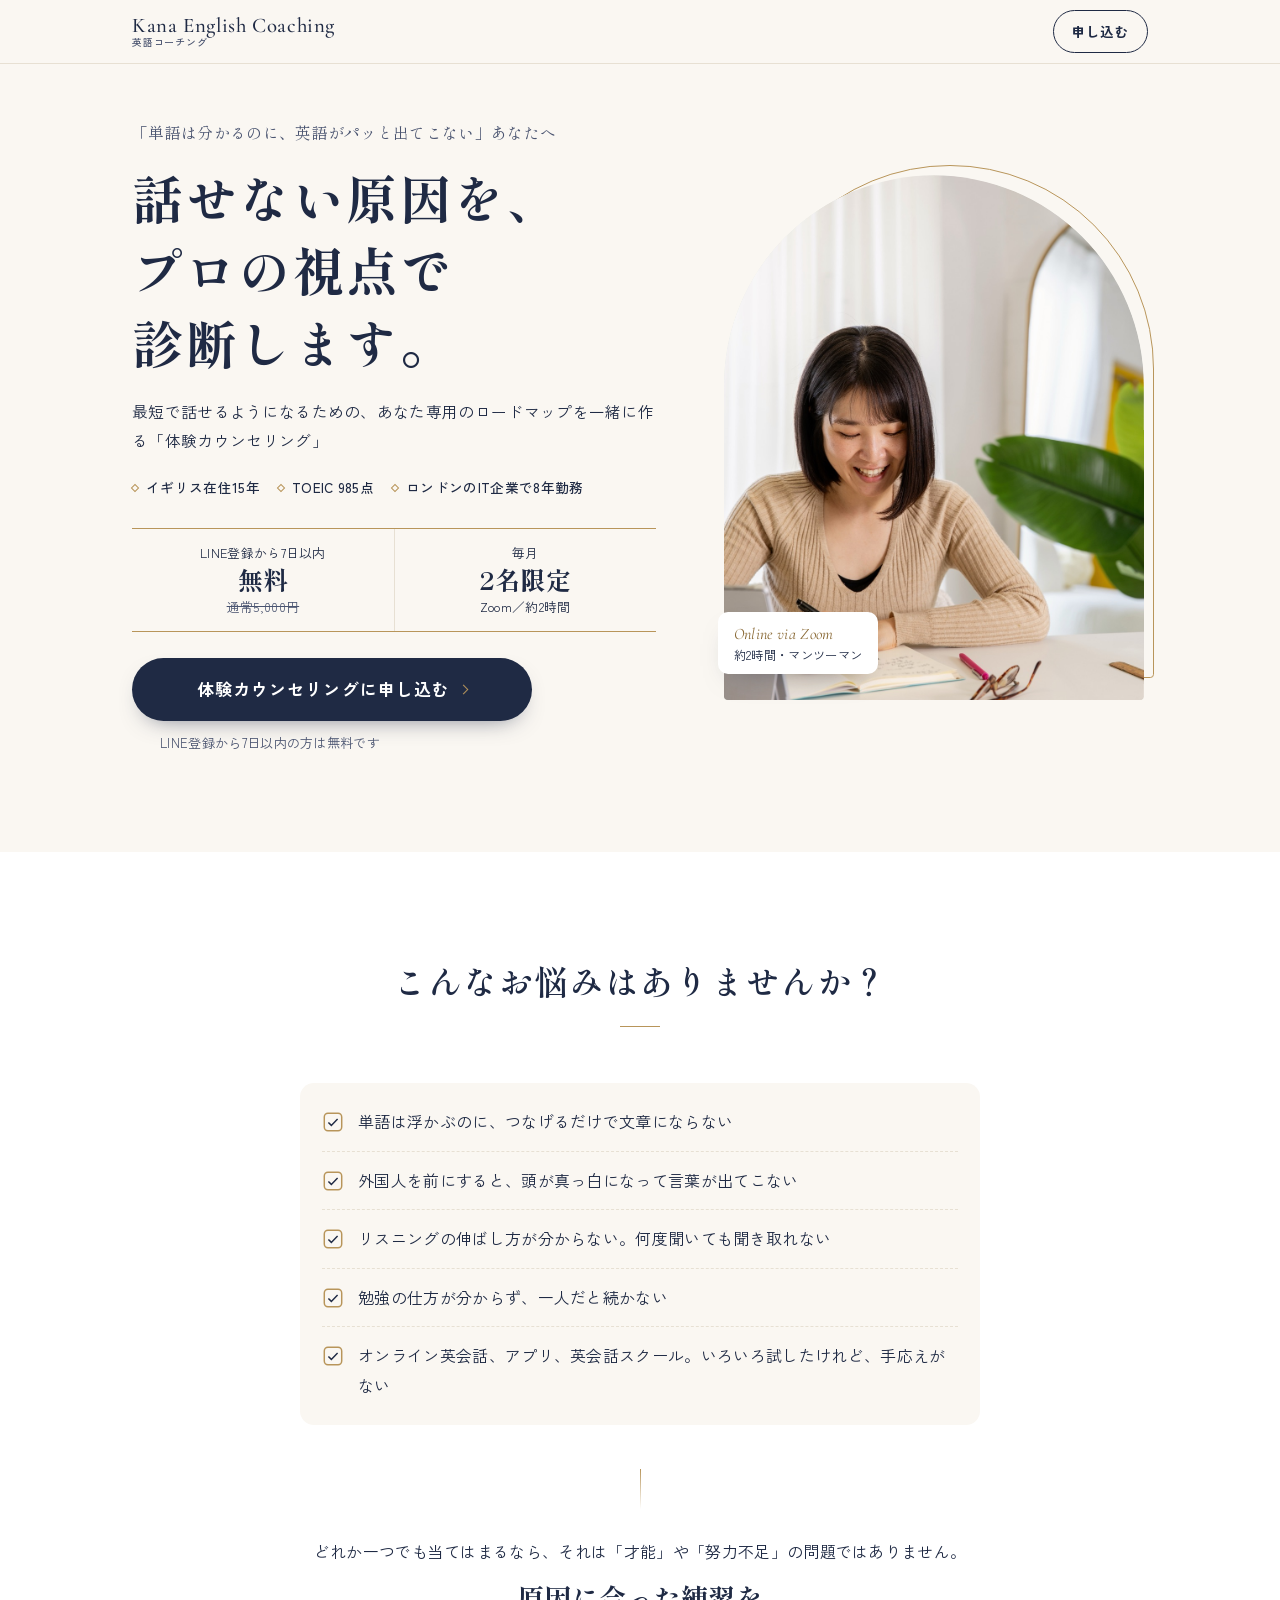
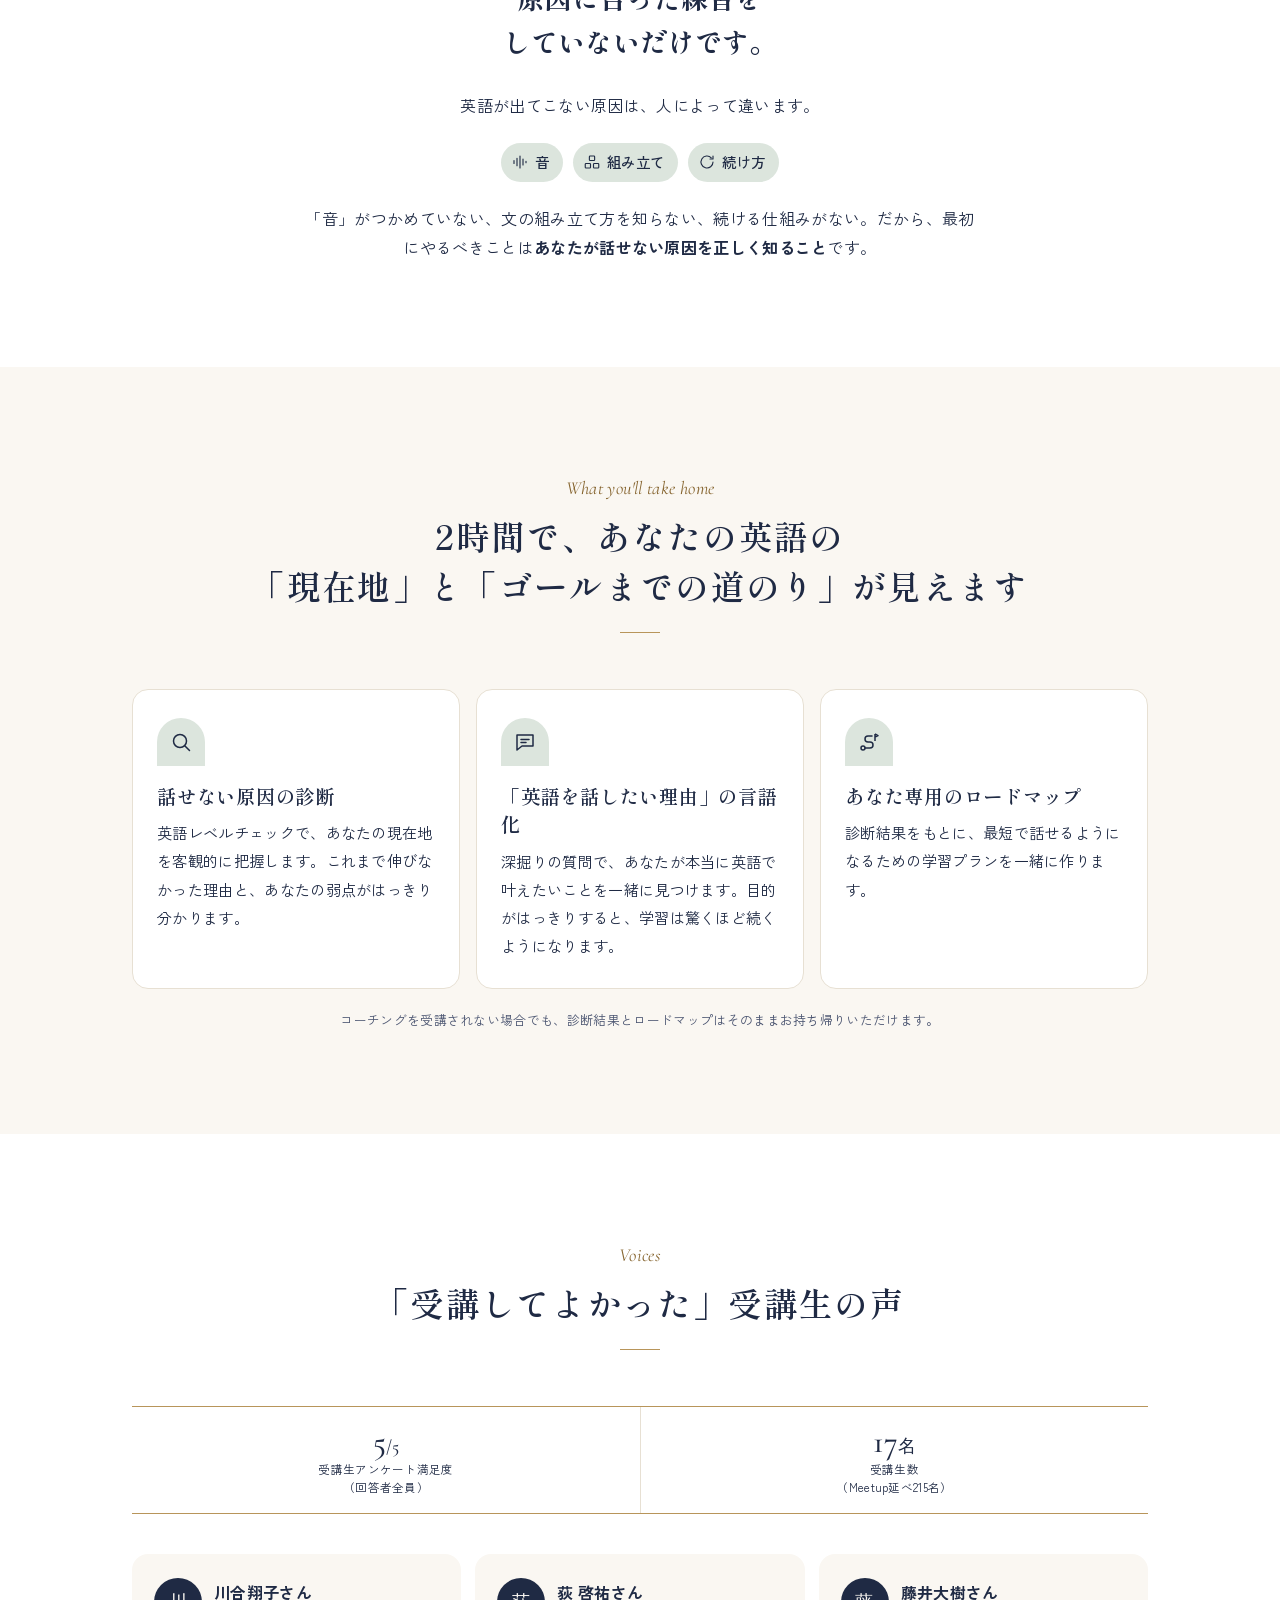
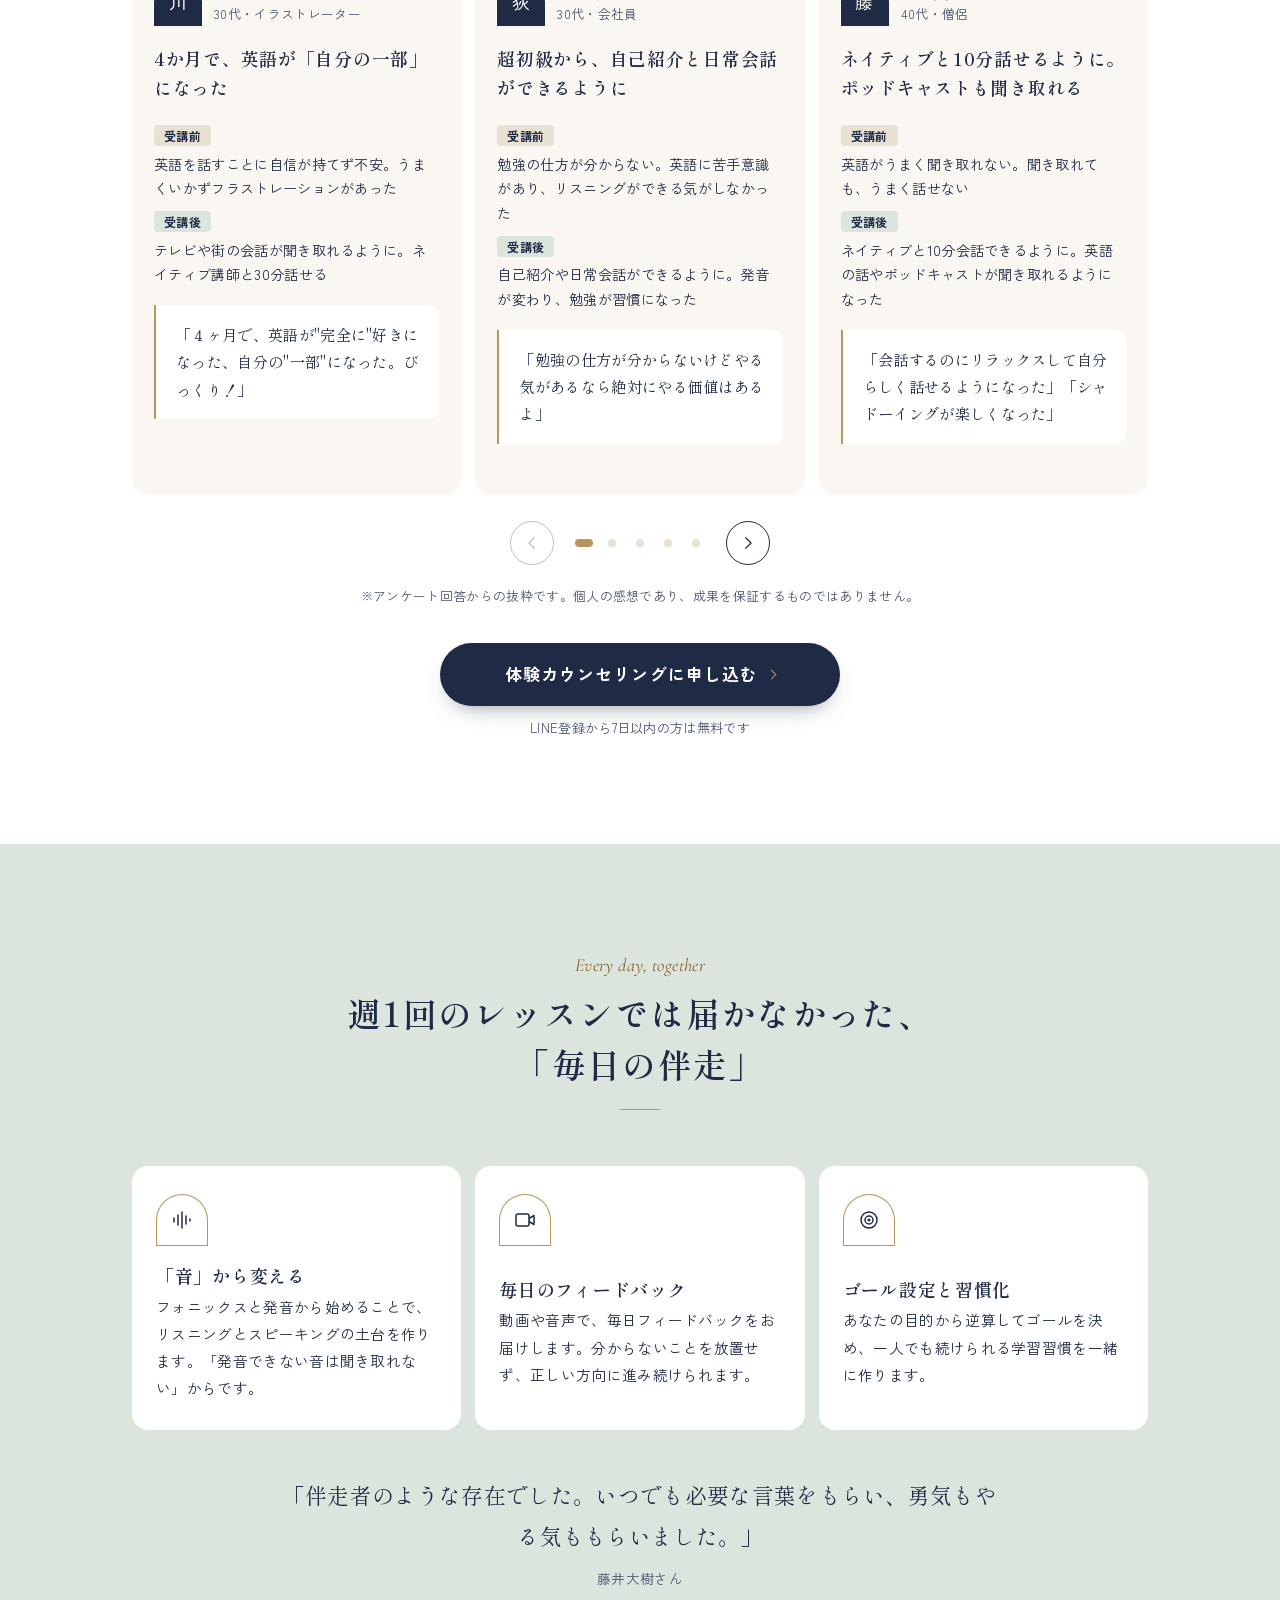
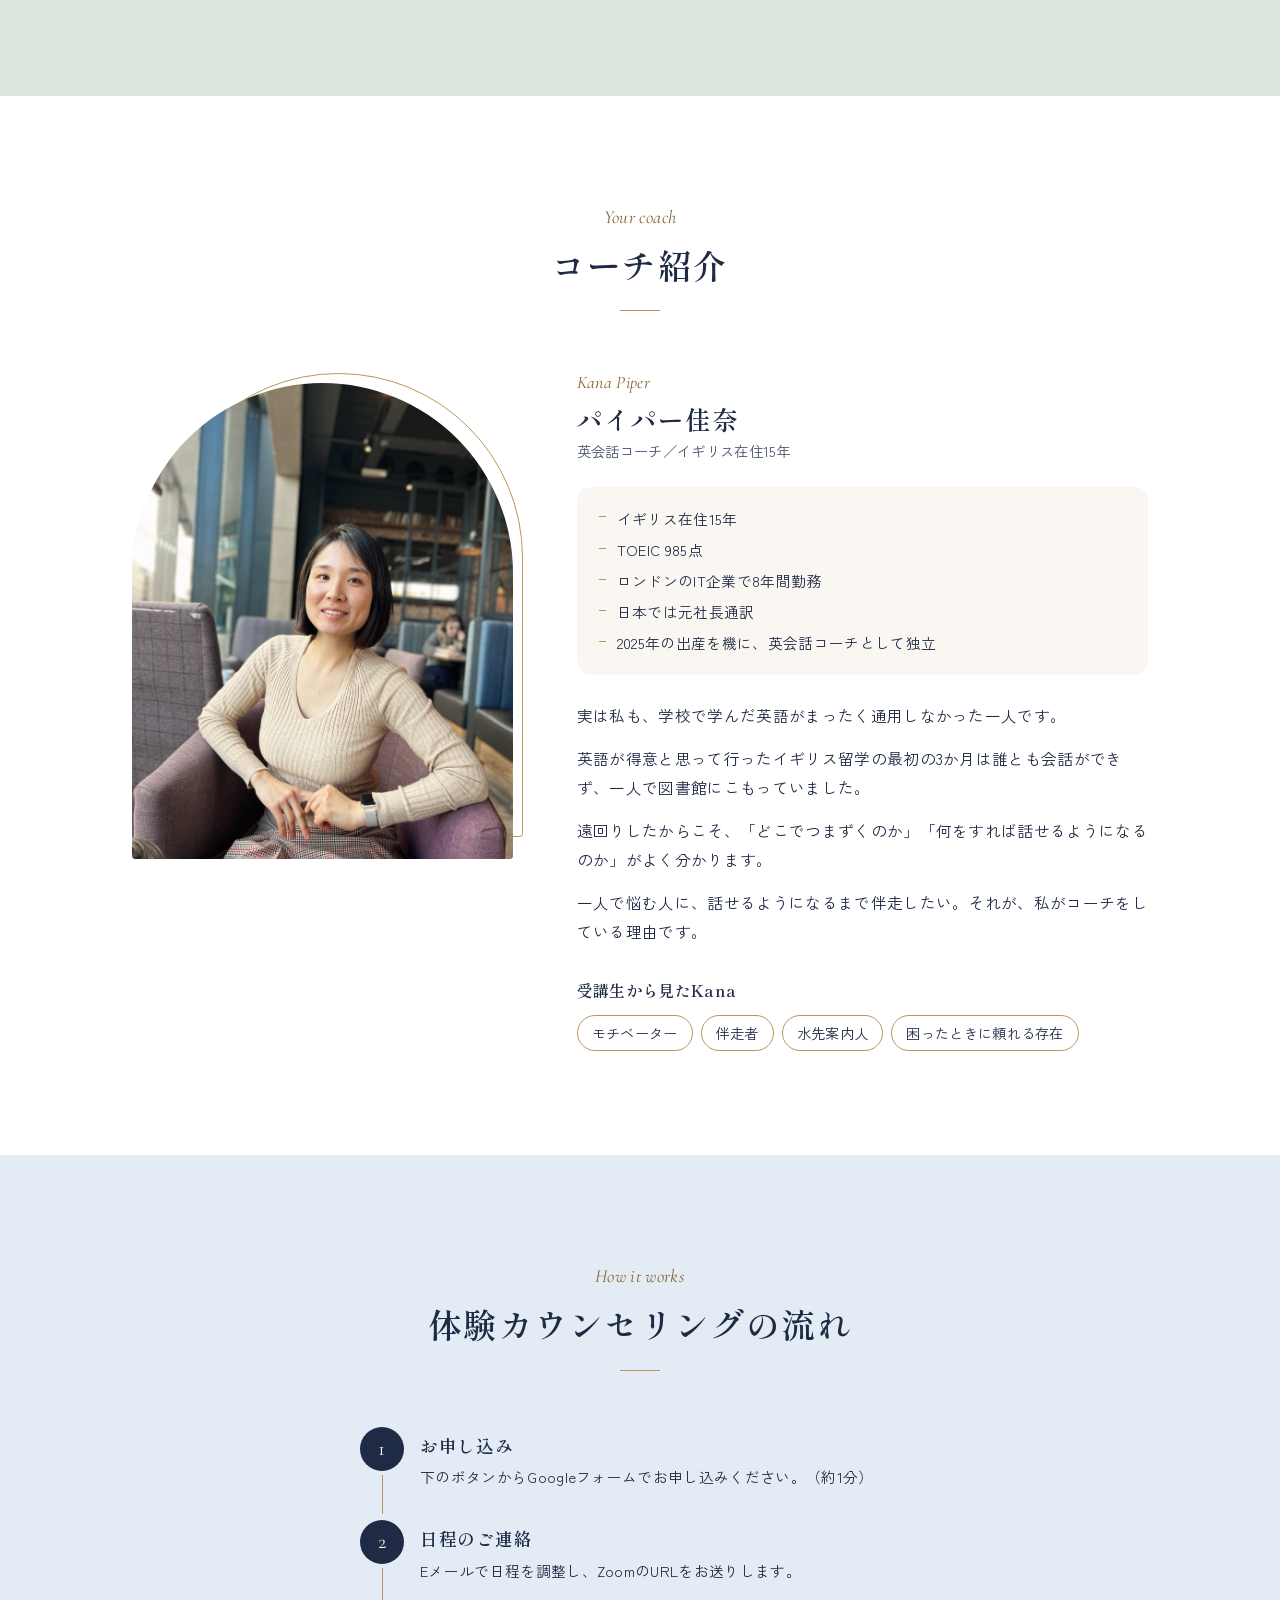
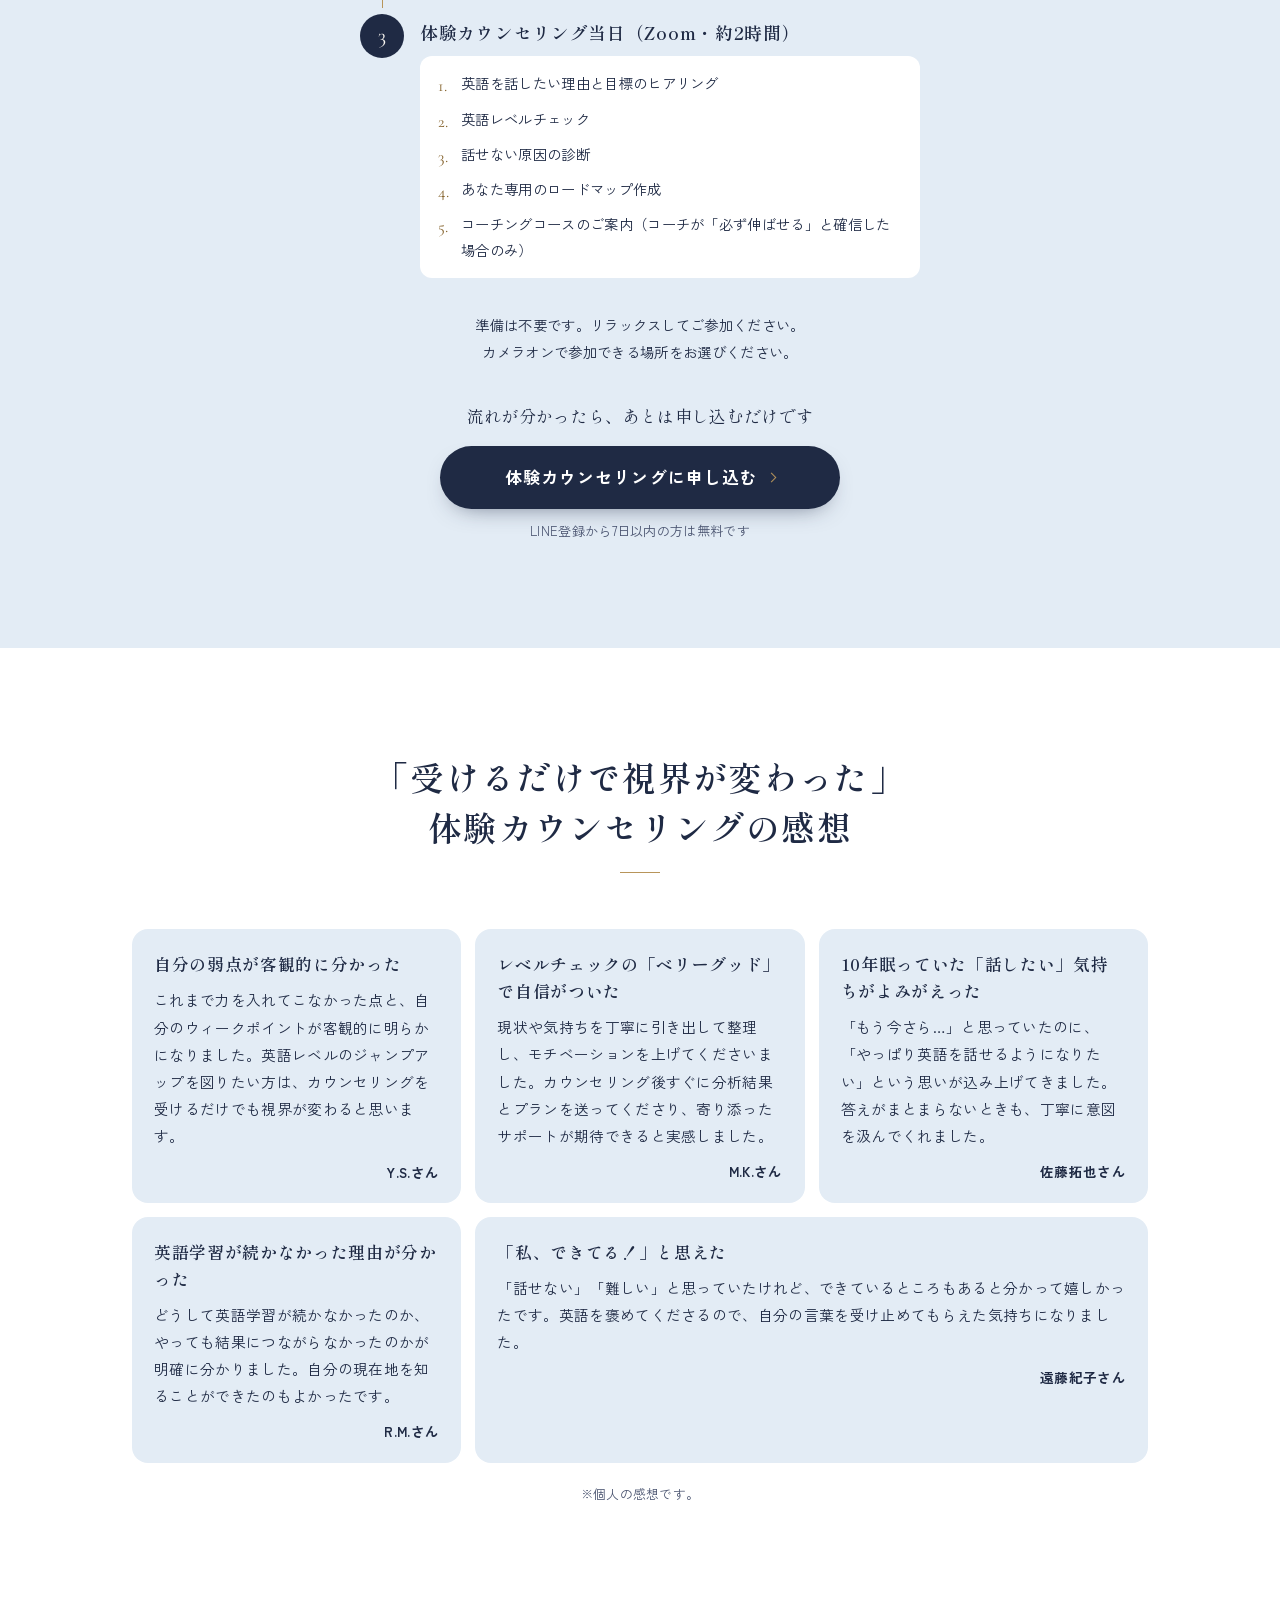
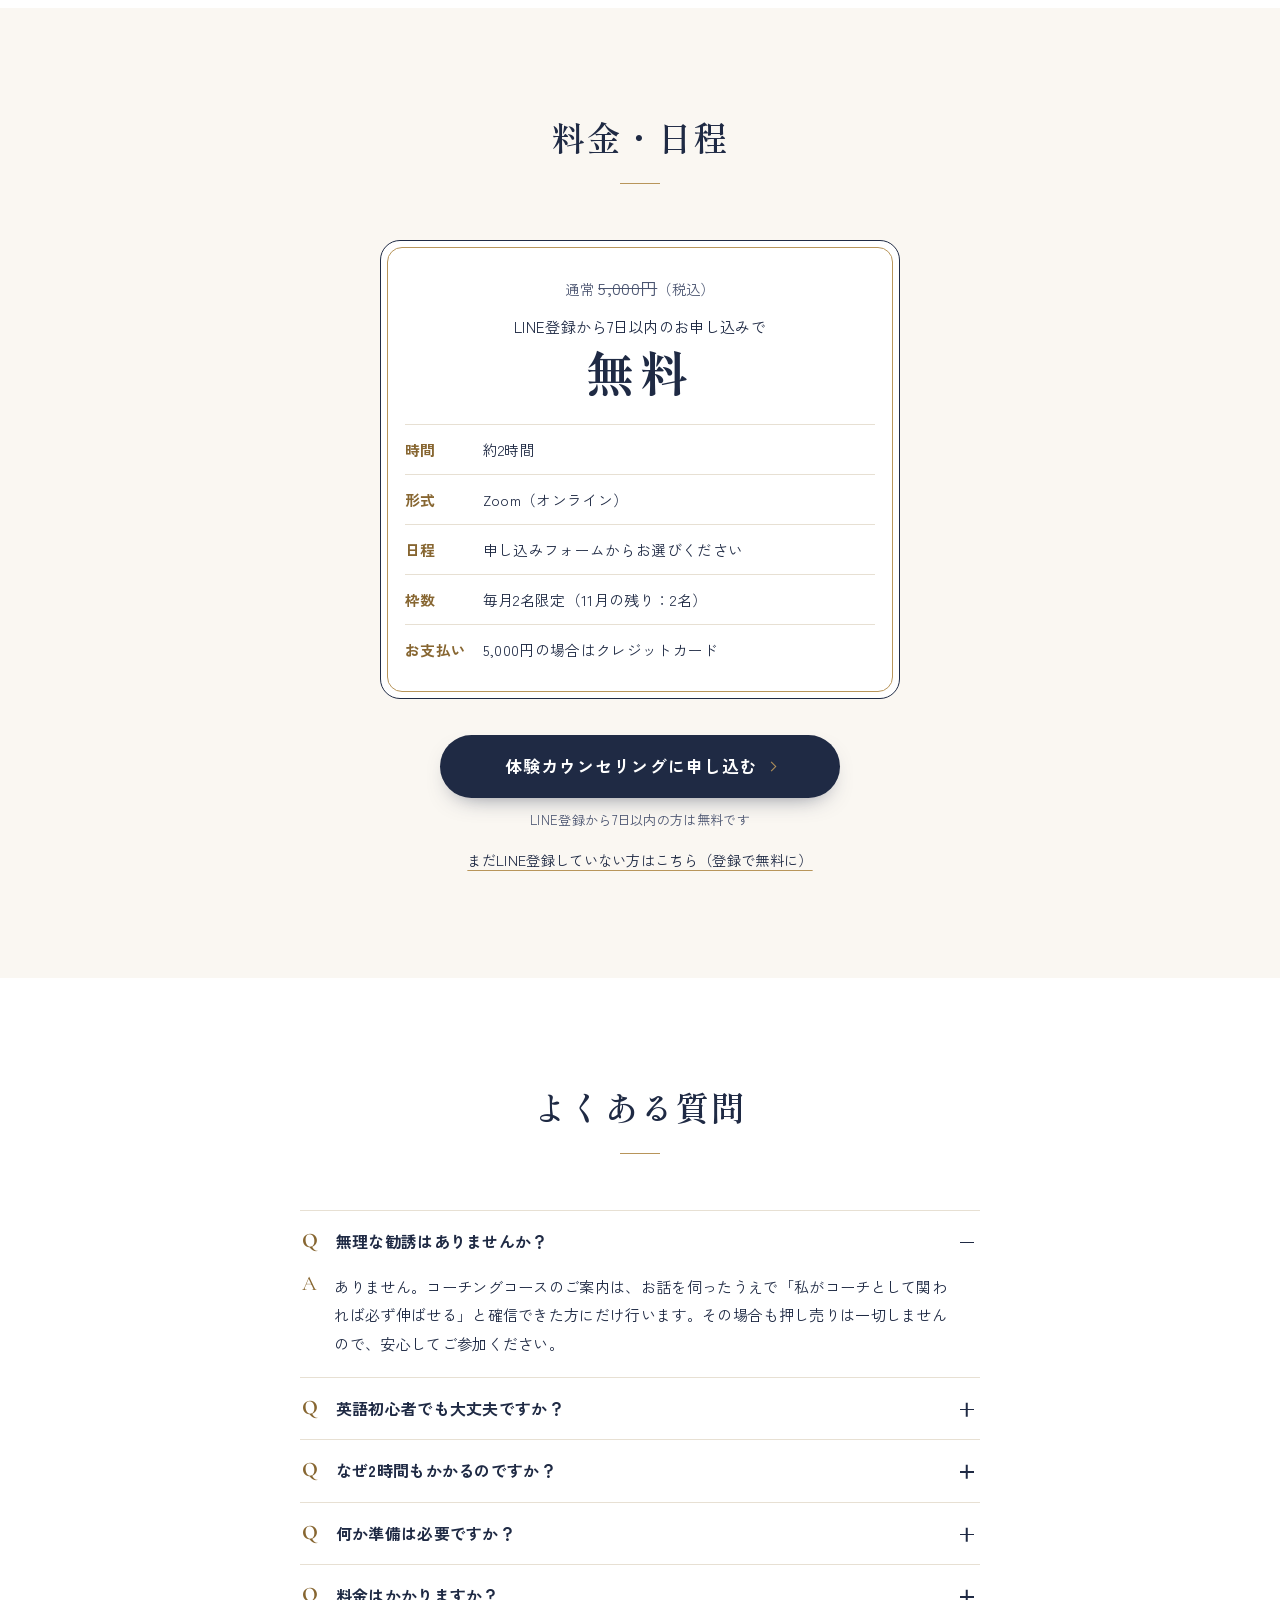
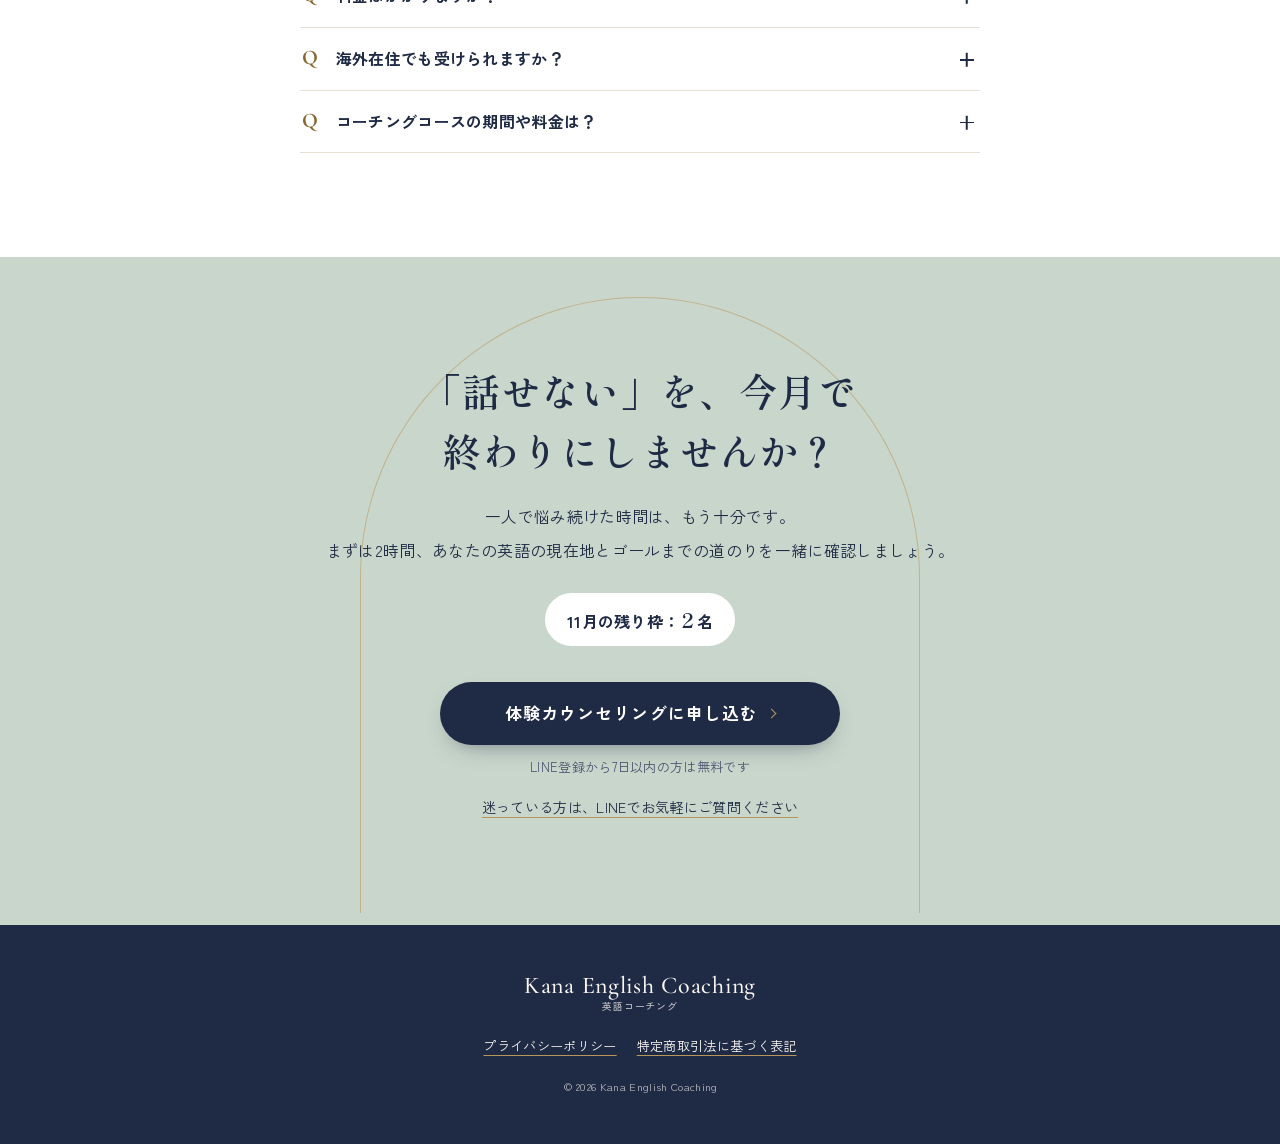
==== commit d6711396: "Add files via upload" ====
--- a/index.html
+++ b/index.html
@@ -17,13 +17,13 @@
   </script>
 
   <title>体験カウンセリング｜Kana English Coaching</title>
-  <meta name="description" content="「単語は分かるのに、英語がパッと出てこない」方へ。イギリス在住15年・TOEIC 985点の英語コーチKanaが、話せない原因を診断し、あなた専用のロードマップを一緒に作ります。Zoom・約2時間、毎月2名限定。">
+  <meta name="description" content="「単語は分かるのに、英語がパッと出てこない」方へ。イギリス在住15年・TOEIC 985点の英会話コーチKanaが、話せない原因を診断し、あなた専用のロードマップを一緒に作ります。Zoom・約2時間、毎月2名限定。">
   <link rel="canonical" href="./">
 
   <meta property="og:type" content="website">
   <meta property="og:site_name" content="Kana English Coaching">
   <meta property="og:title" content="話せない原因を、プロの視点で診断します｜体験カウンセリング">
-  <meta property="og:description" content="イギリス在住15年の英語コーチKanaによる、Zoom・約2時間の体験カウンセリング。LINE登録から7日以内のお申し込みで無料。">
+  <meta property="og:description" content="イギリス在住15年の英会話コーチKanaによる、Zoom・約2時間の体験カウンセリング。LINE登録から7日以内のお申し込みで無料。">
   <meta property="og:image" content="images/counseling1.jpg">
   <meta property="og:locale" content="ja_JP">
   <meta name="twitter:card" content="summary_large_image">
@@ -67,7 +67,7 @@
 
       <div class="hero__photo">
         <figure class="arch">
-          <img class="arch__img" src="images/counseling2.jpg" width="1000" height="1500" alt="笑顔でノートに書き込みながらカウンセリングをする英語コーチのKana" fetchpriority="high">
+          <img class="arch__img" src="images/counseling2.jpg" width="1000" height="1500" alt="笑顔でノートに書き込みながらカウンセリングをする英会話コーチのKana" fetchpriority="high">
           <figcaption class="arch__caption"><em>Online via Zoom</em>約2時間・マンツーマン</figcaption>
         </figure>
       </div>
@@ -309,14 +309,14 @@
 
       <div class="coach">
         <figure class="arch">
-          <img class="arch__img" src="images/profile.jpg" width="825" height="1100" alt="ロンドンのカフェで微笑む英語コーチのパイパー佳奈" loading="lazy" decoding="async">
+          <img class="arch__img" src="images/profile.jpg" width="825" height="1100" alt="ロンドンのカフェで微笑む英会話コーチのパイパー佳奈" loading="lazy" decoding="async">
         </figure>
 
         <div>
           <div class="coach__name">
             <span class="latin">Kana Piper</span>
             <h3>パイパー佳奈</h3>
-            <p>英語コーチ／イギリス在住15年</p>
+            <p>英会話コーチ／イギリス在住15年</p>
           </div>
 
           <ul class="career">
@@ -324,7 +324,7 @@
             <li>TOEIC 985点</li>
             <li>ロンドンのIT企業で8年間勤務</li>
             <li>日本では元社長通訳</li>
-            <li>2025年の出産を機に、英語コーチとして独立</li>
+            <li>2025年の出産を機に、英会話コーチとして独立</li>
           </ul>
 
           <div class="story">
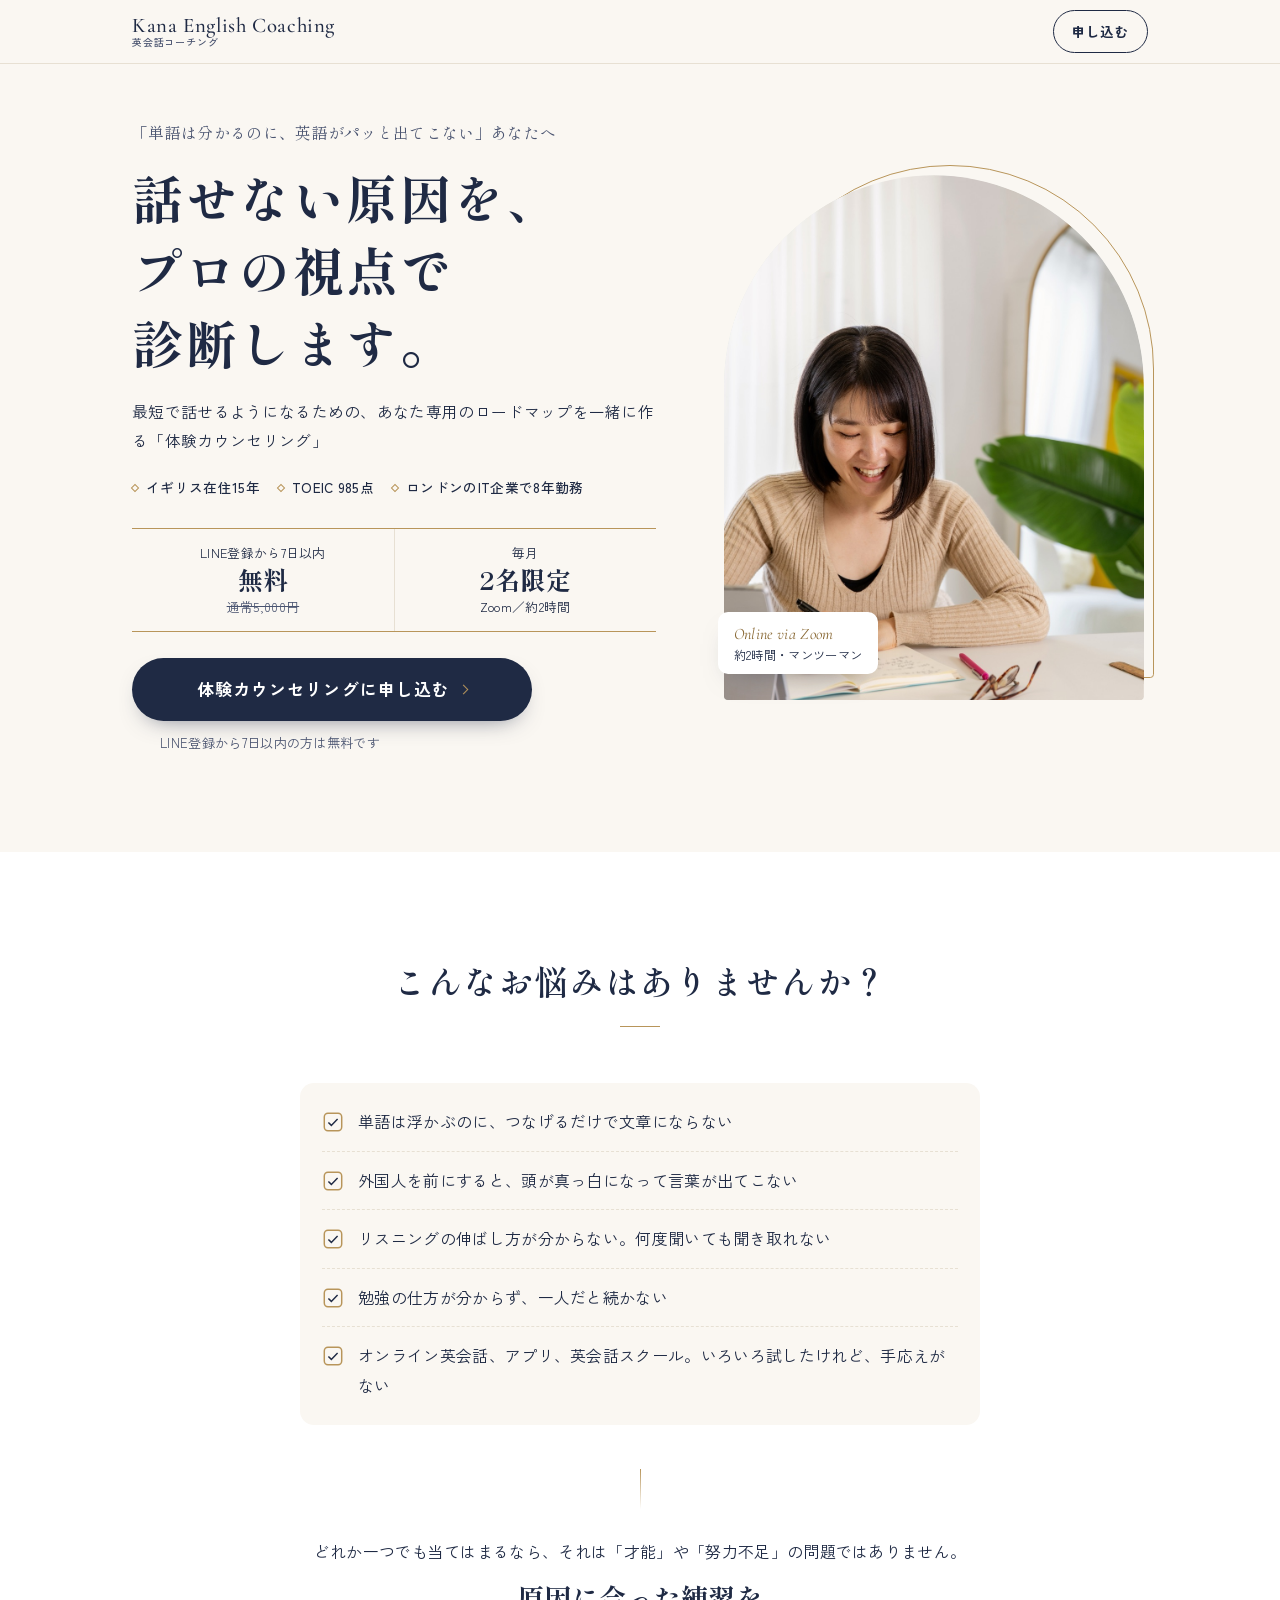
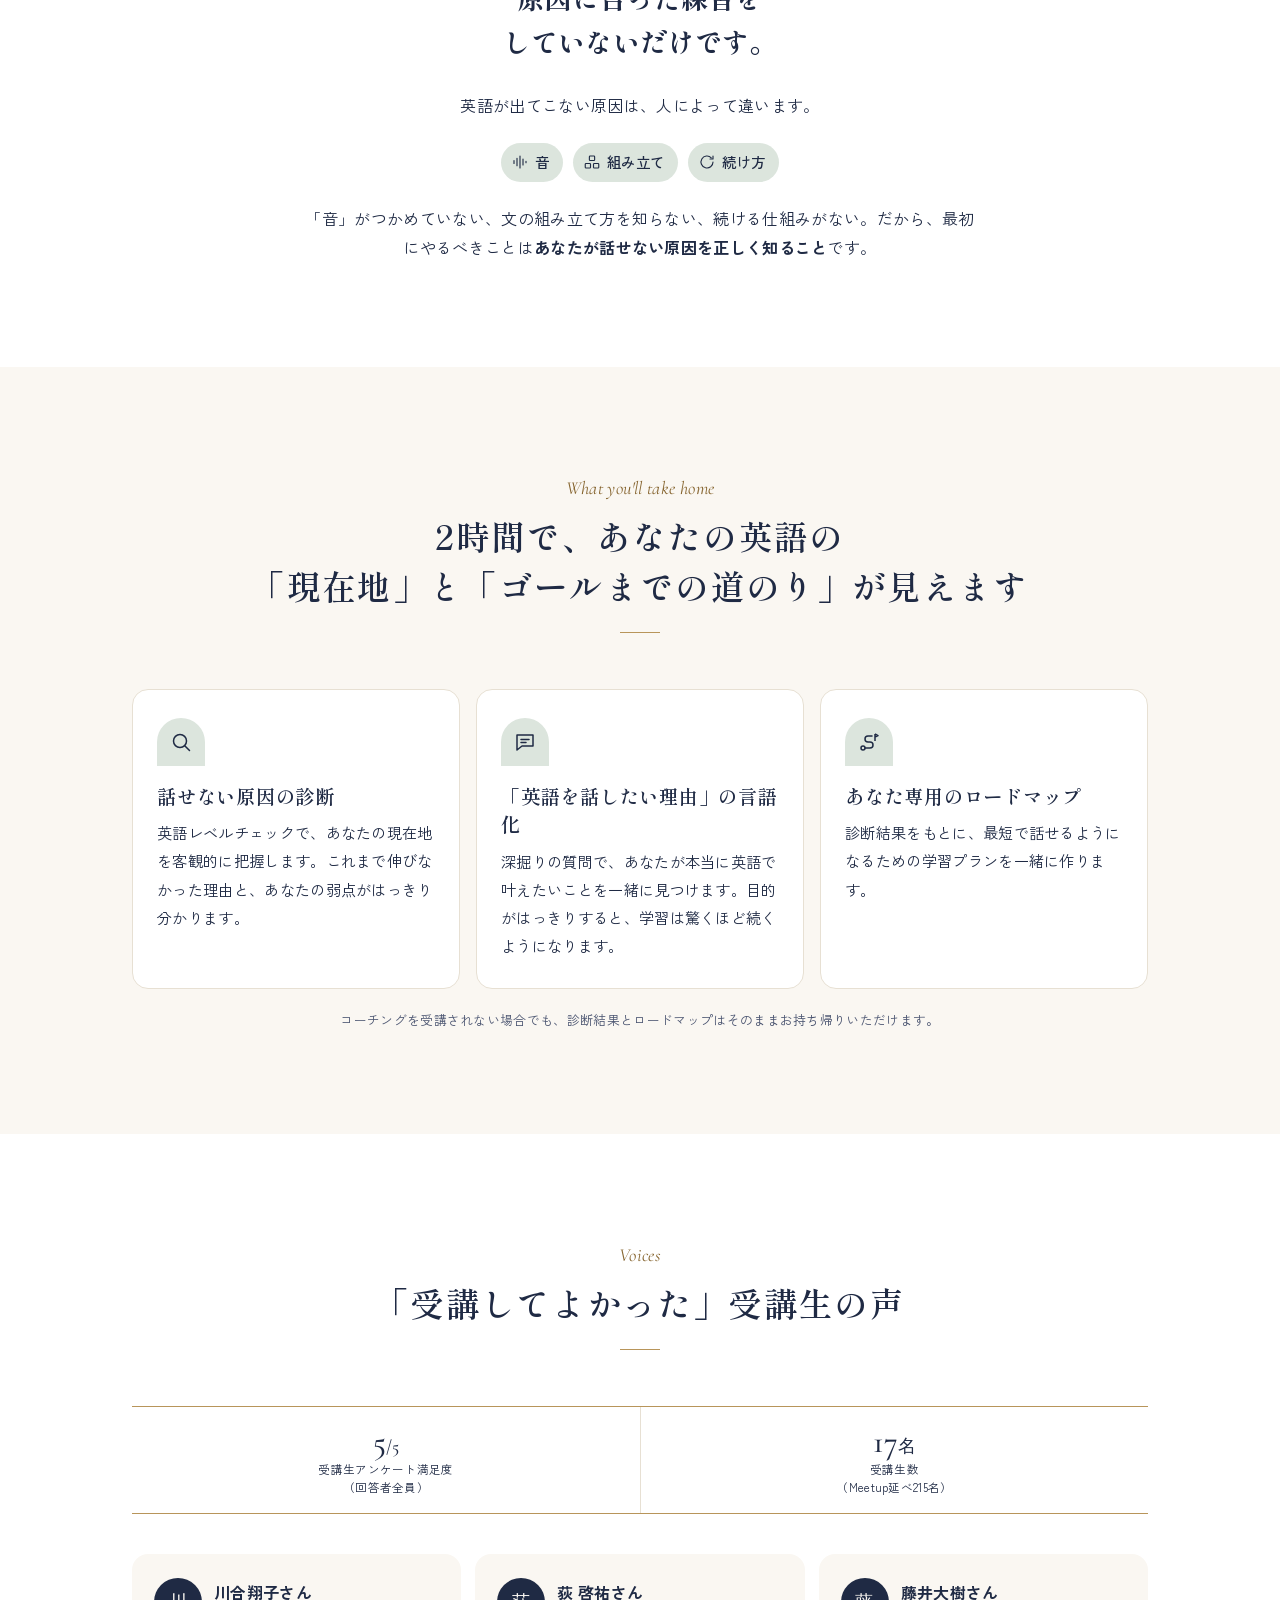
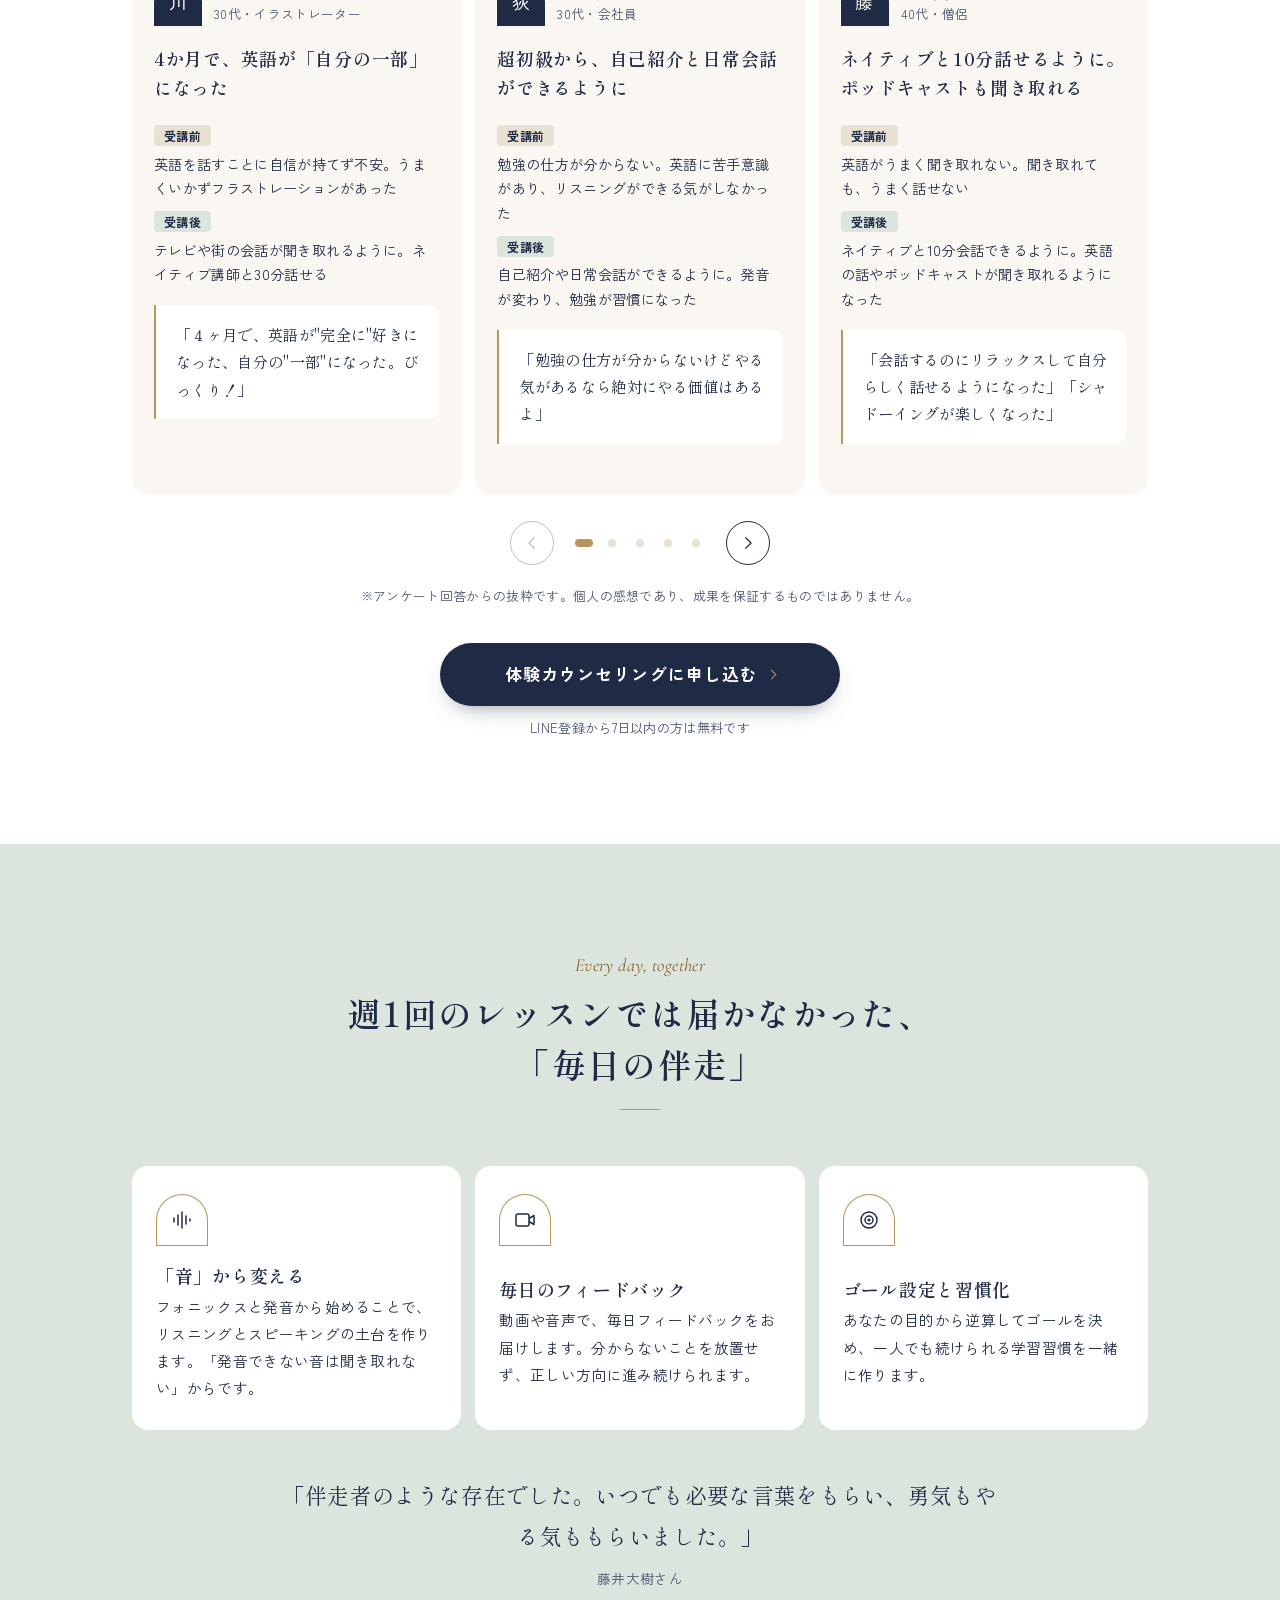
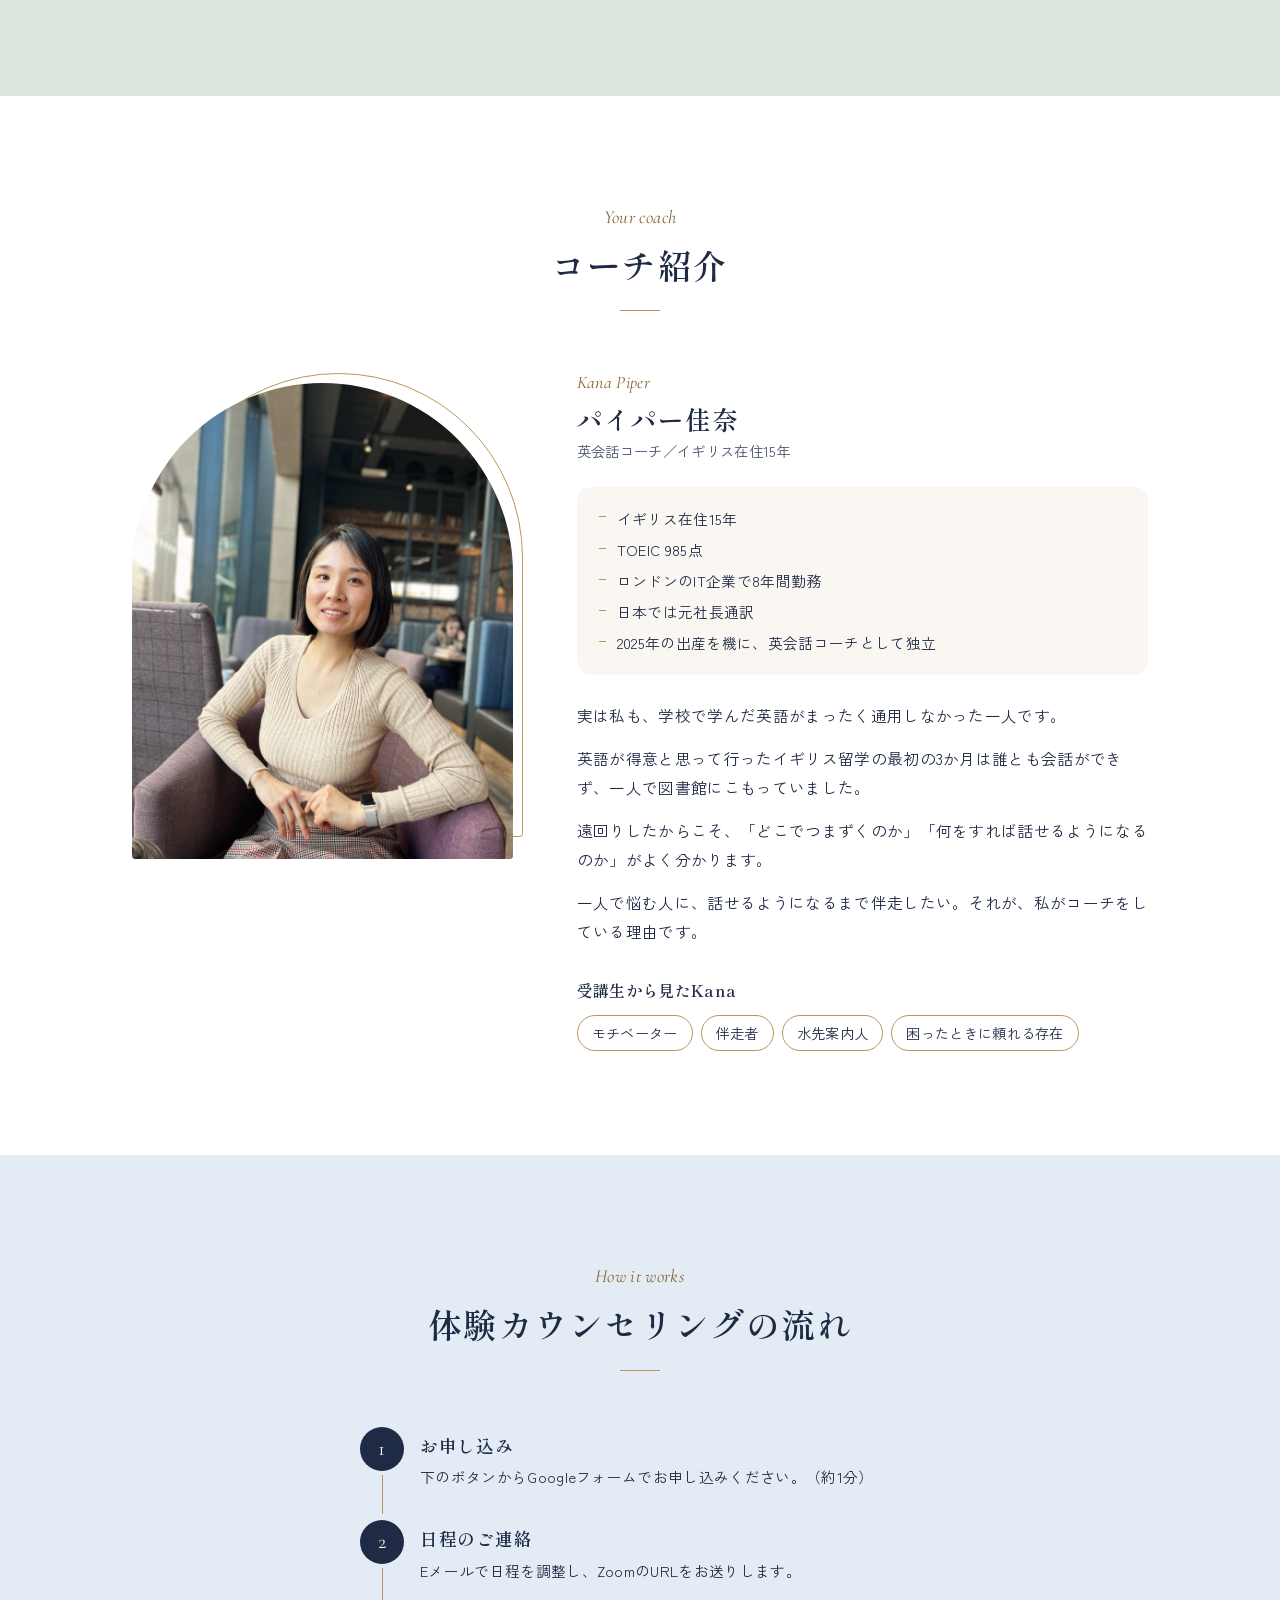
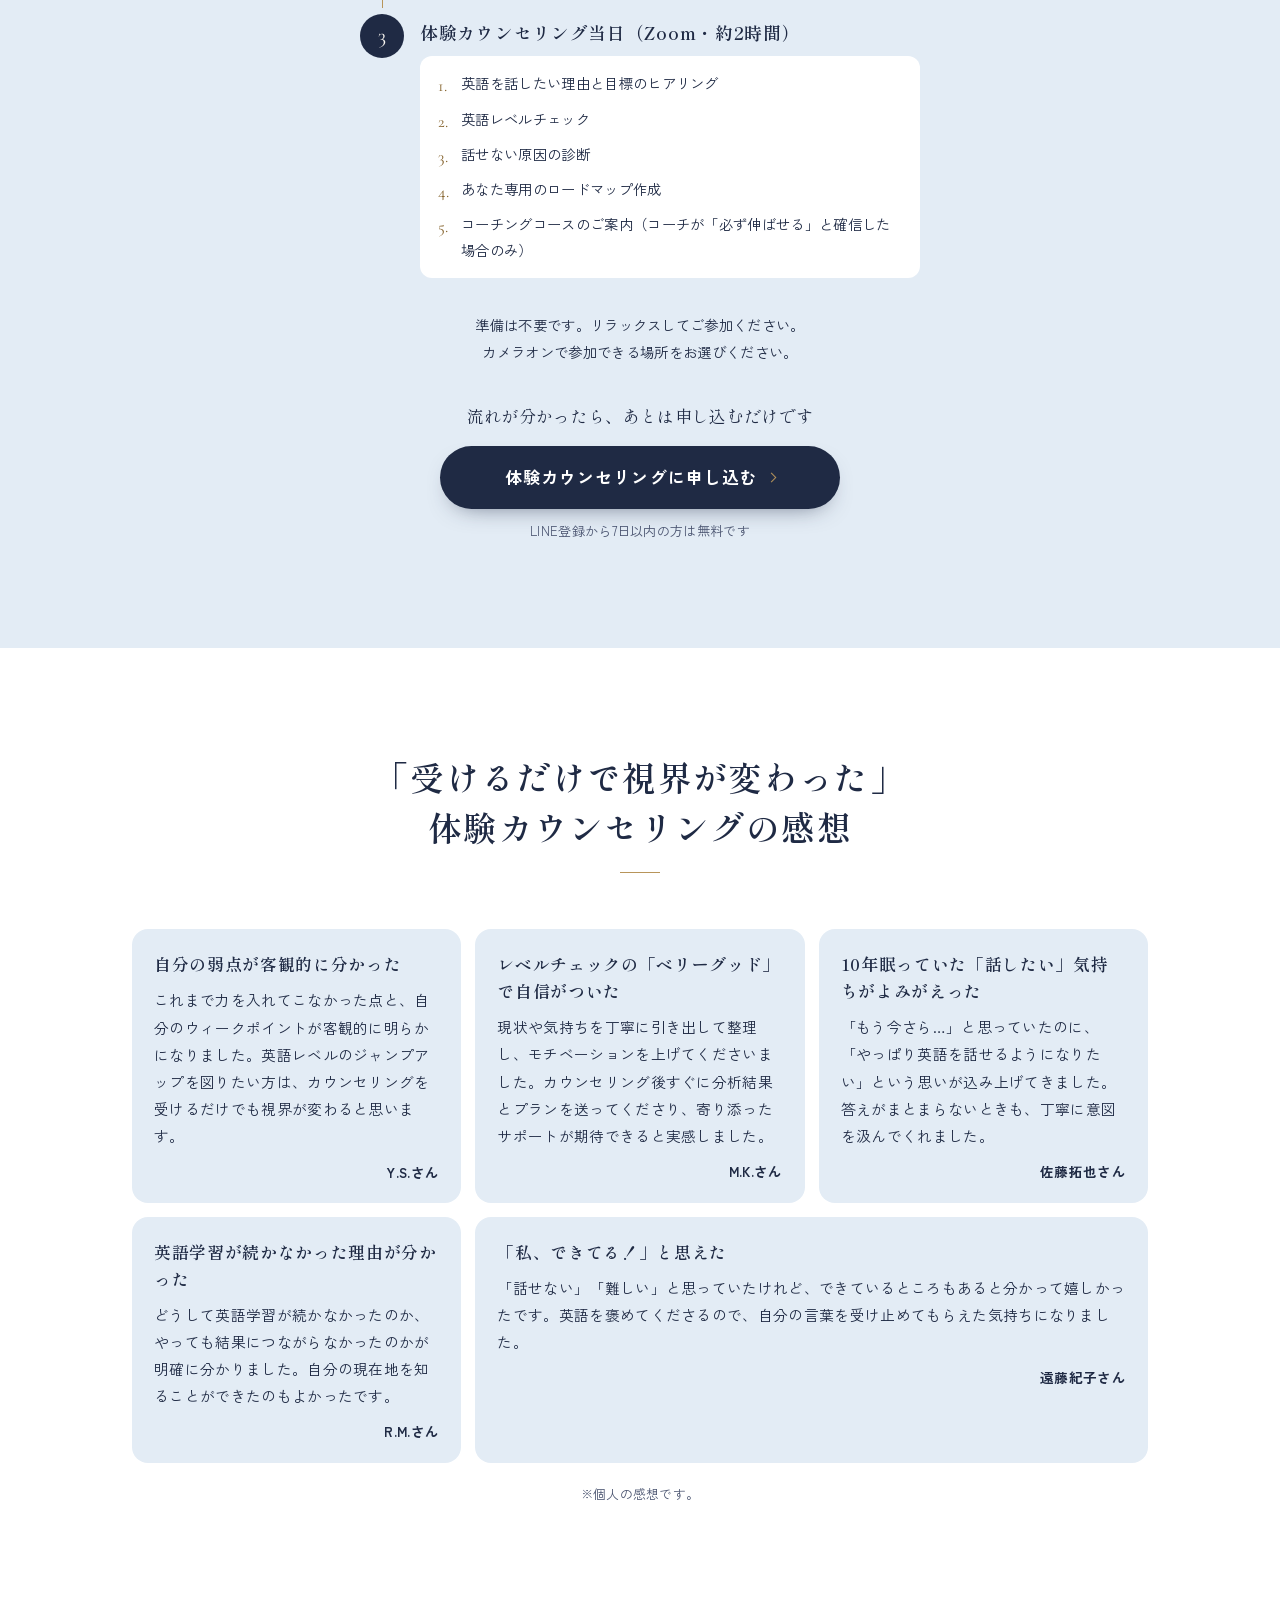
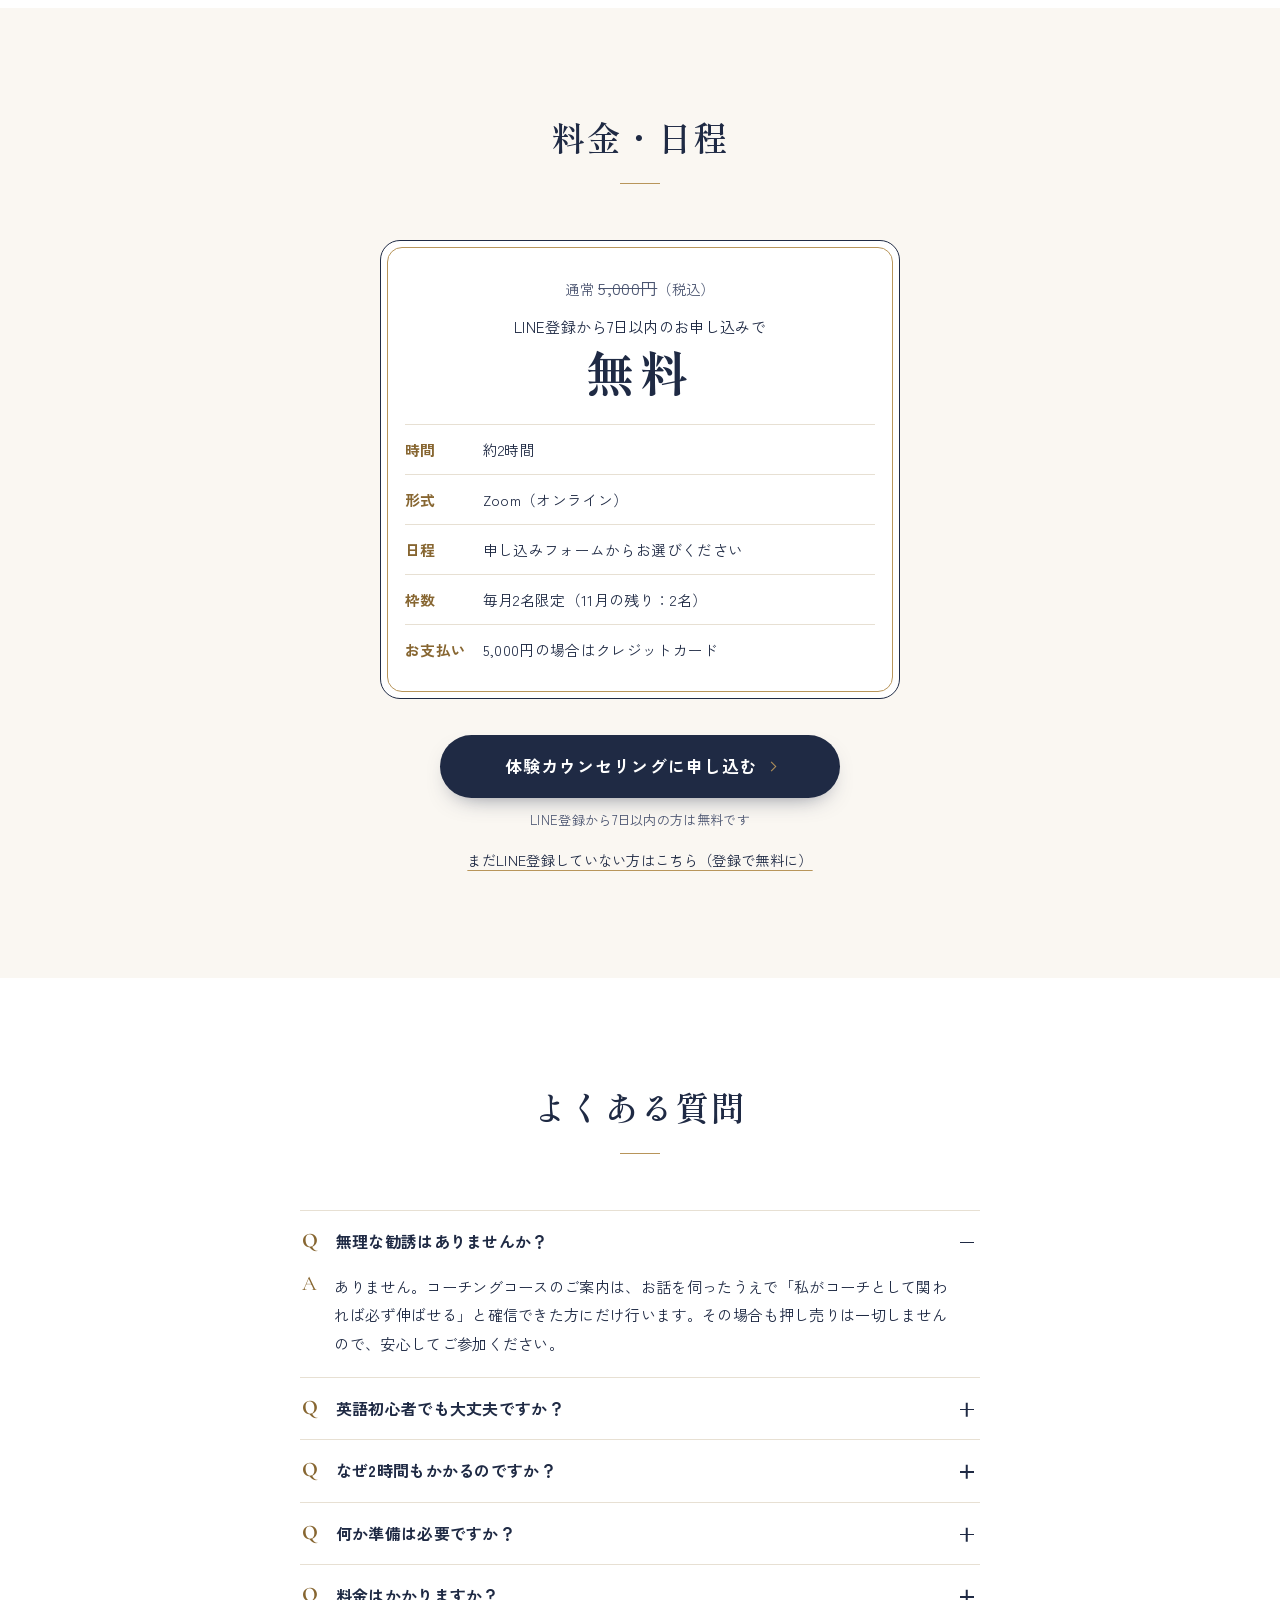
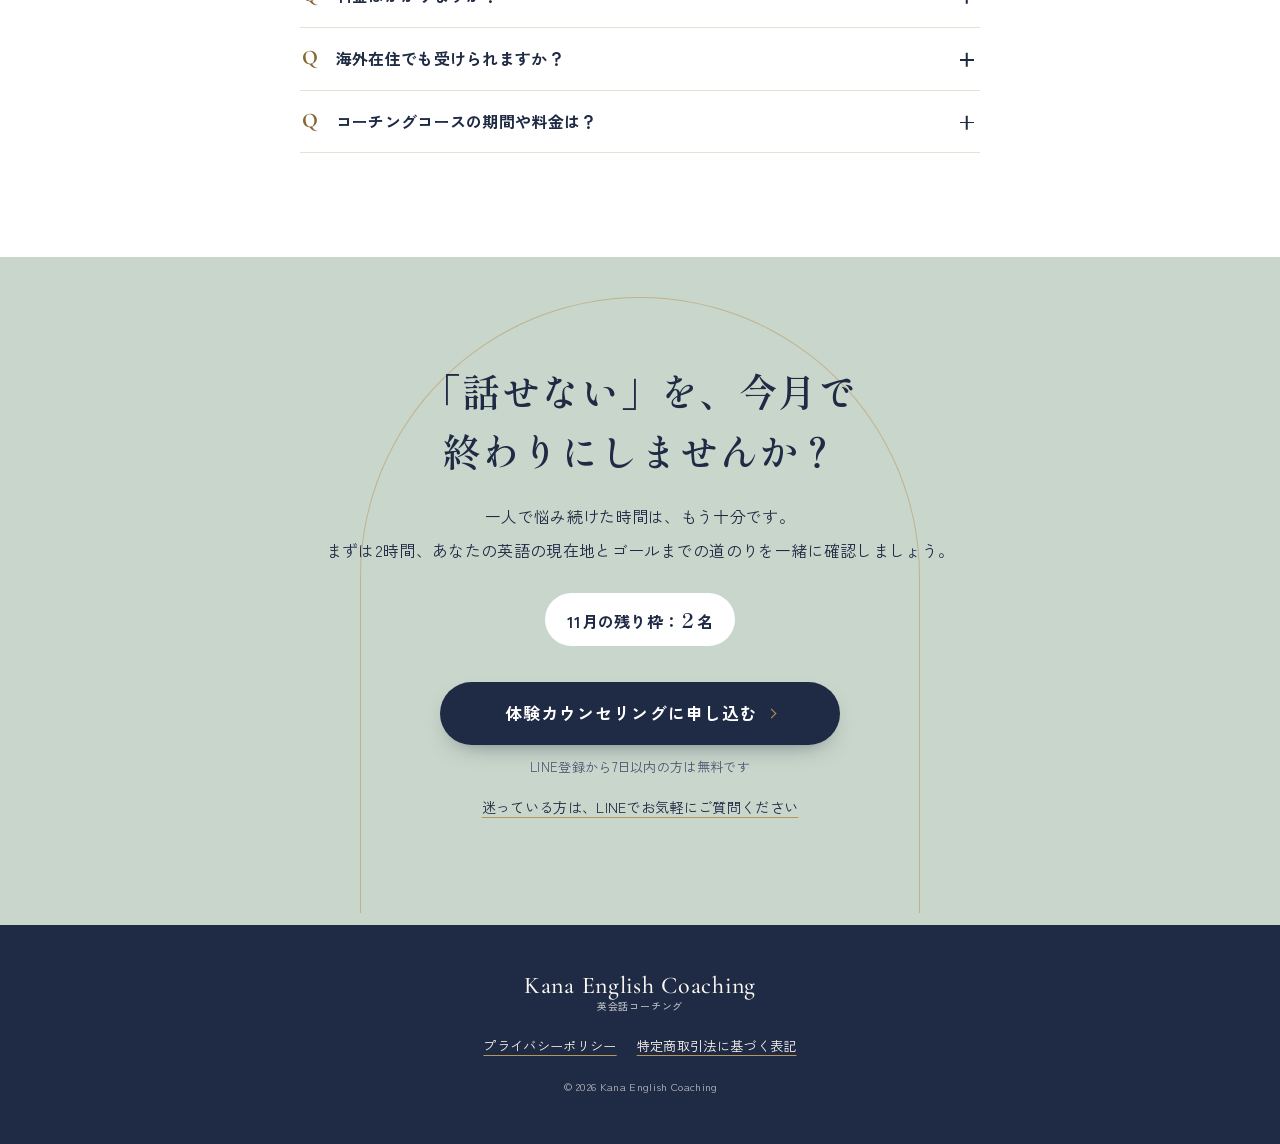
==== commit 1d28cb8b: "Add files via upload 英語コーチ→英会話コーチ" ====
--- a/index.html
+++ b/index.html
@@ -44,7 +44,7 @@
 
 <header class="site-header">
   <div class="container">
-    <a class="logo" href="#top">Kana English Coaching<small>英語コーチング</small></a>
+    <a class="logo" href="#top">Kana English Coaching<small>英会話コーチング</small></a>
     <a class="header-cta" href="https://forms.gle/mgjsN7M6fSfpRgyM7" data-cta="header" target="_blank" rel="noopener">申し込む</a>
   </div>
 </header>
@@ -530,7 +530,7 @@
 
 <footer class="site-footer">
   <div class="container">
-    <a class="logo" href="#top">Kana English Coaching<small>英語コーチング</small></a>
+    <a class="logo" href="#top">Kana English Coaching<small>英会話コーチング</small></a>
     <nav aria-label="法務情報">
       <a href="privacy.html">プライバシーポリシー</a>
       <a href="tokushoho.html">特定商取引法に基づく表記</a>
